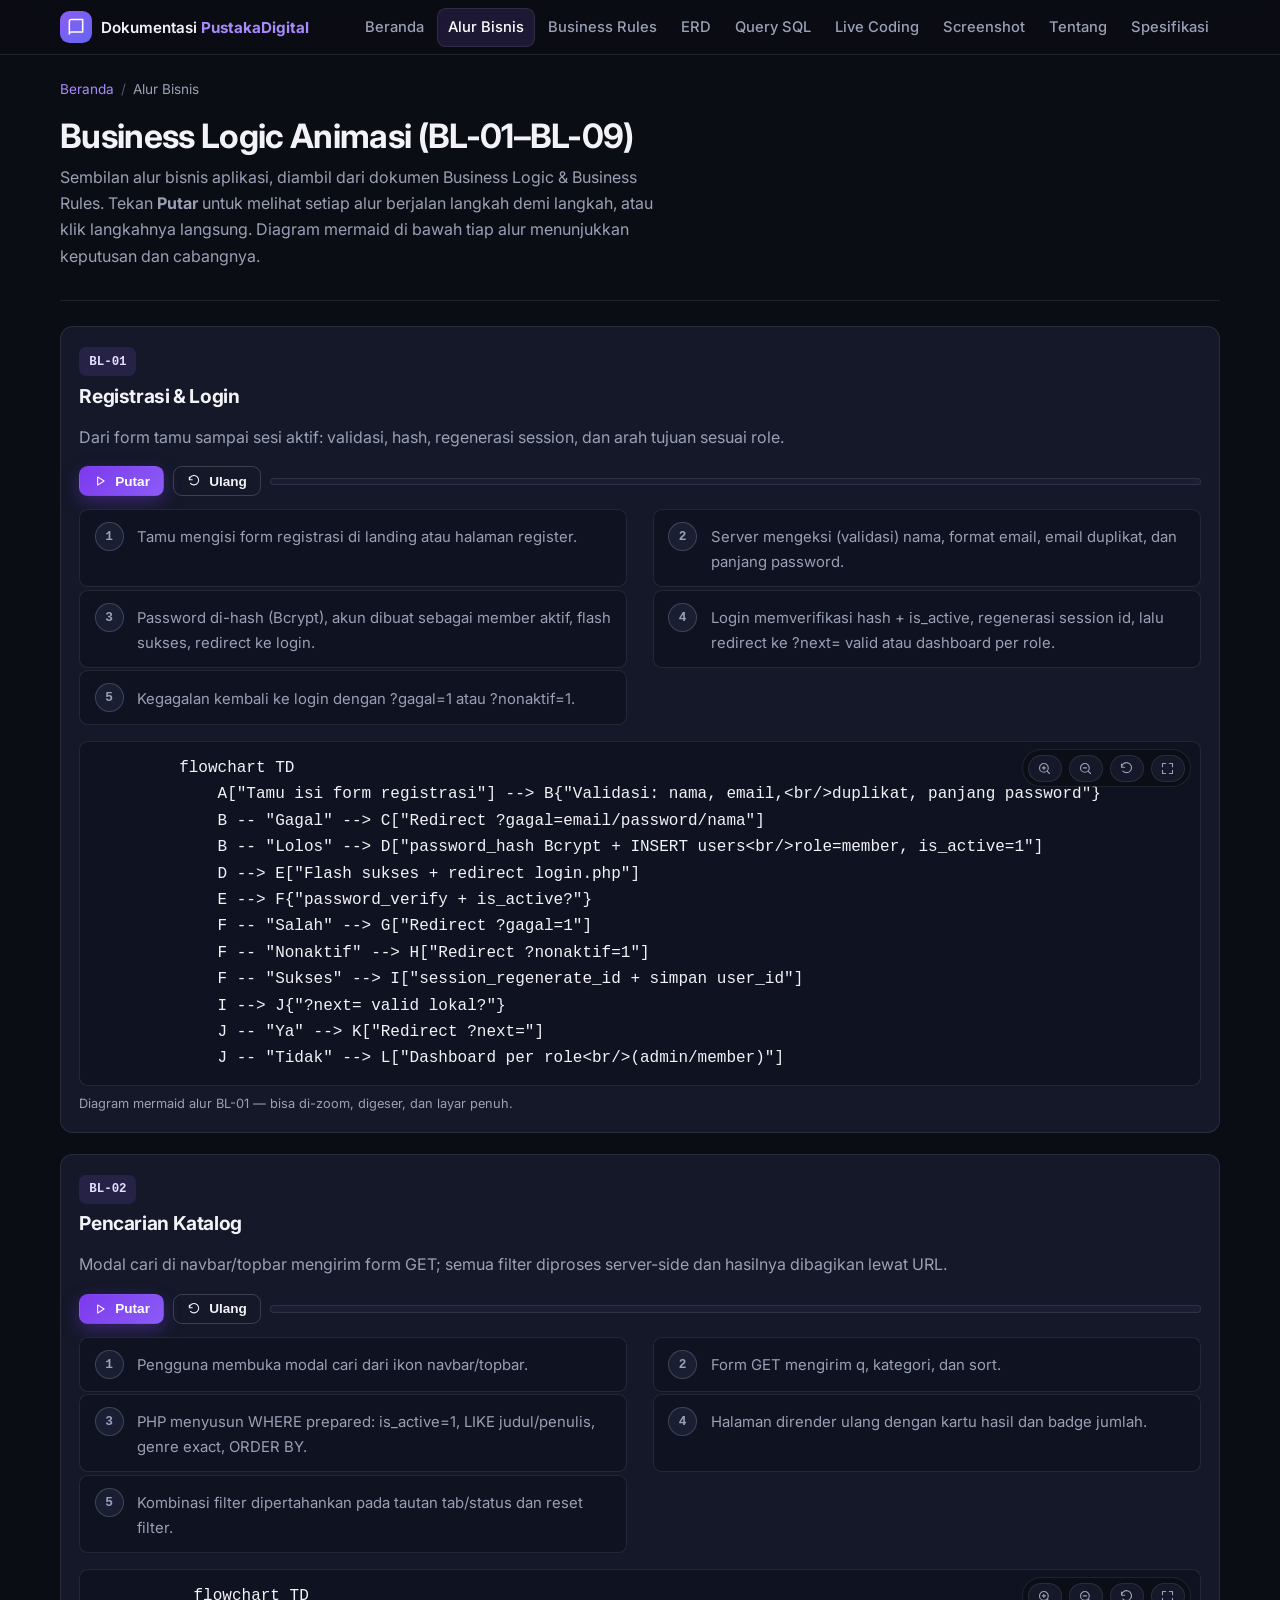
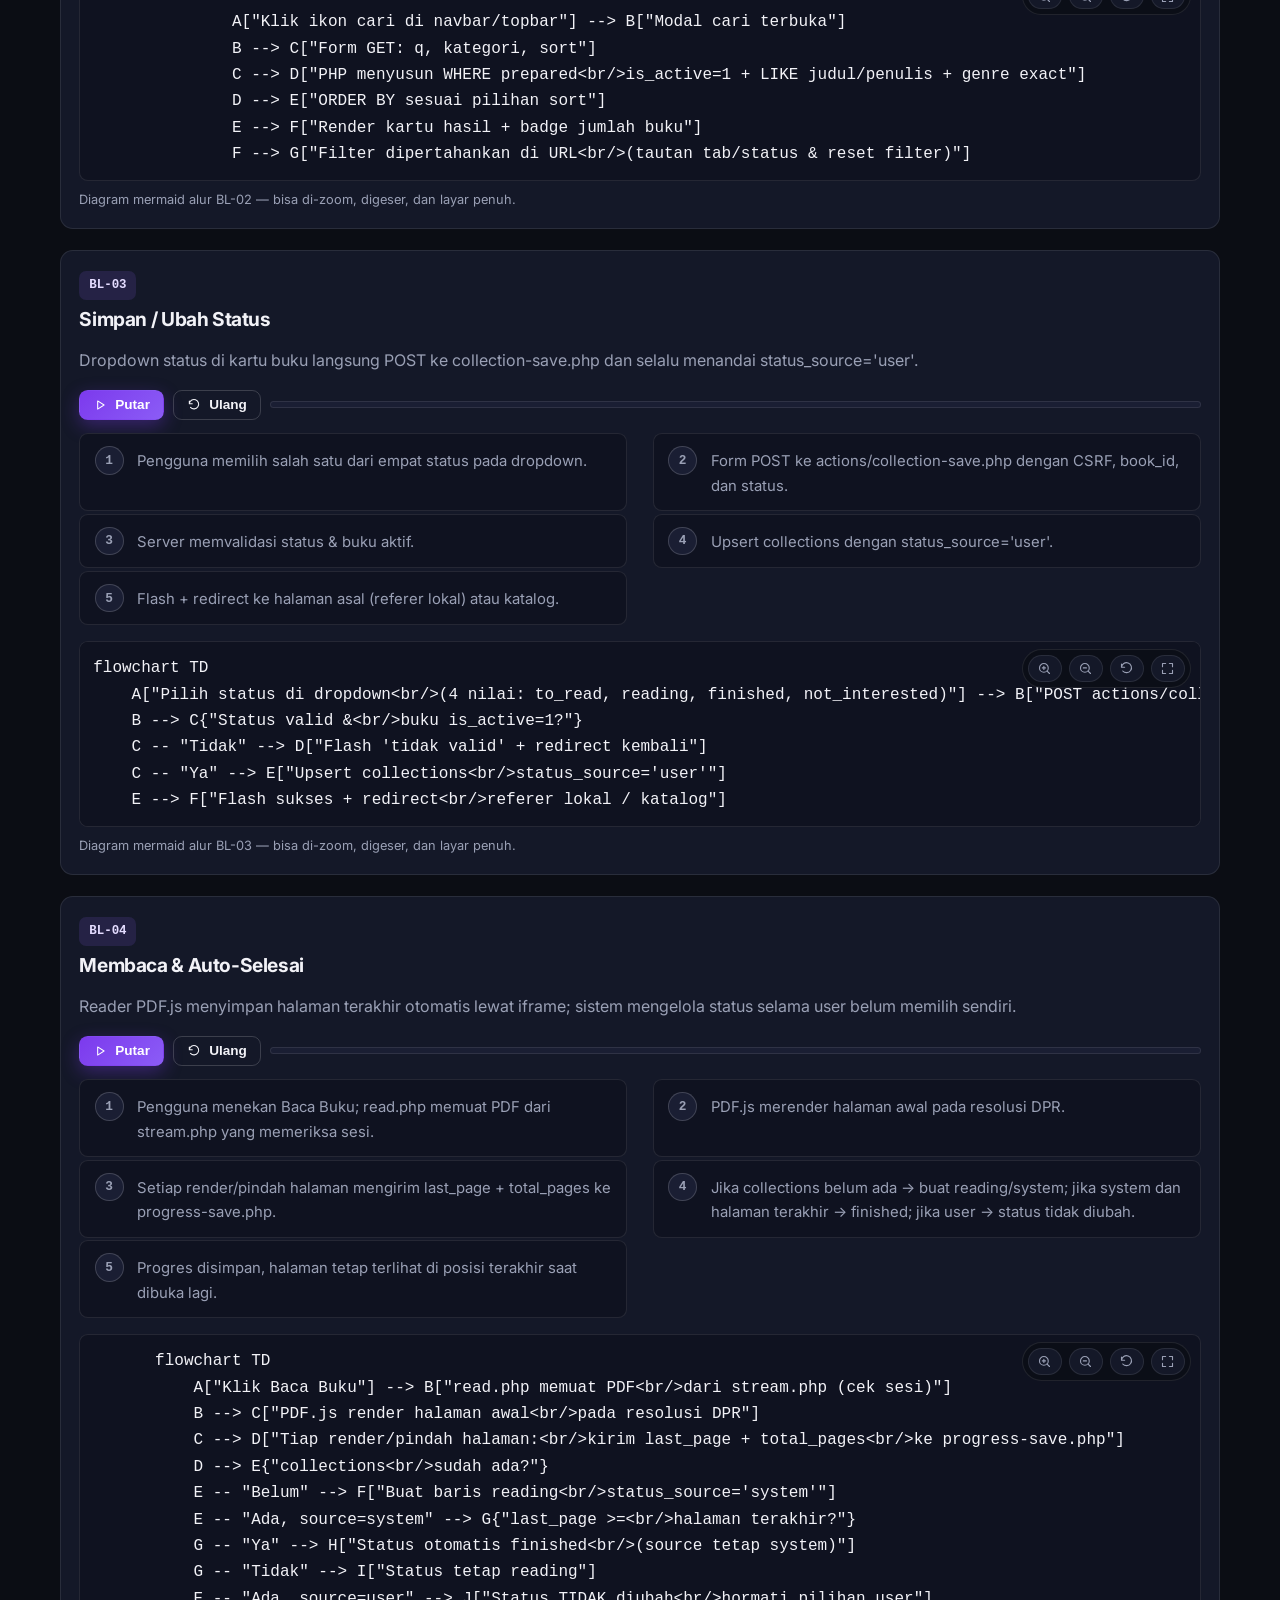
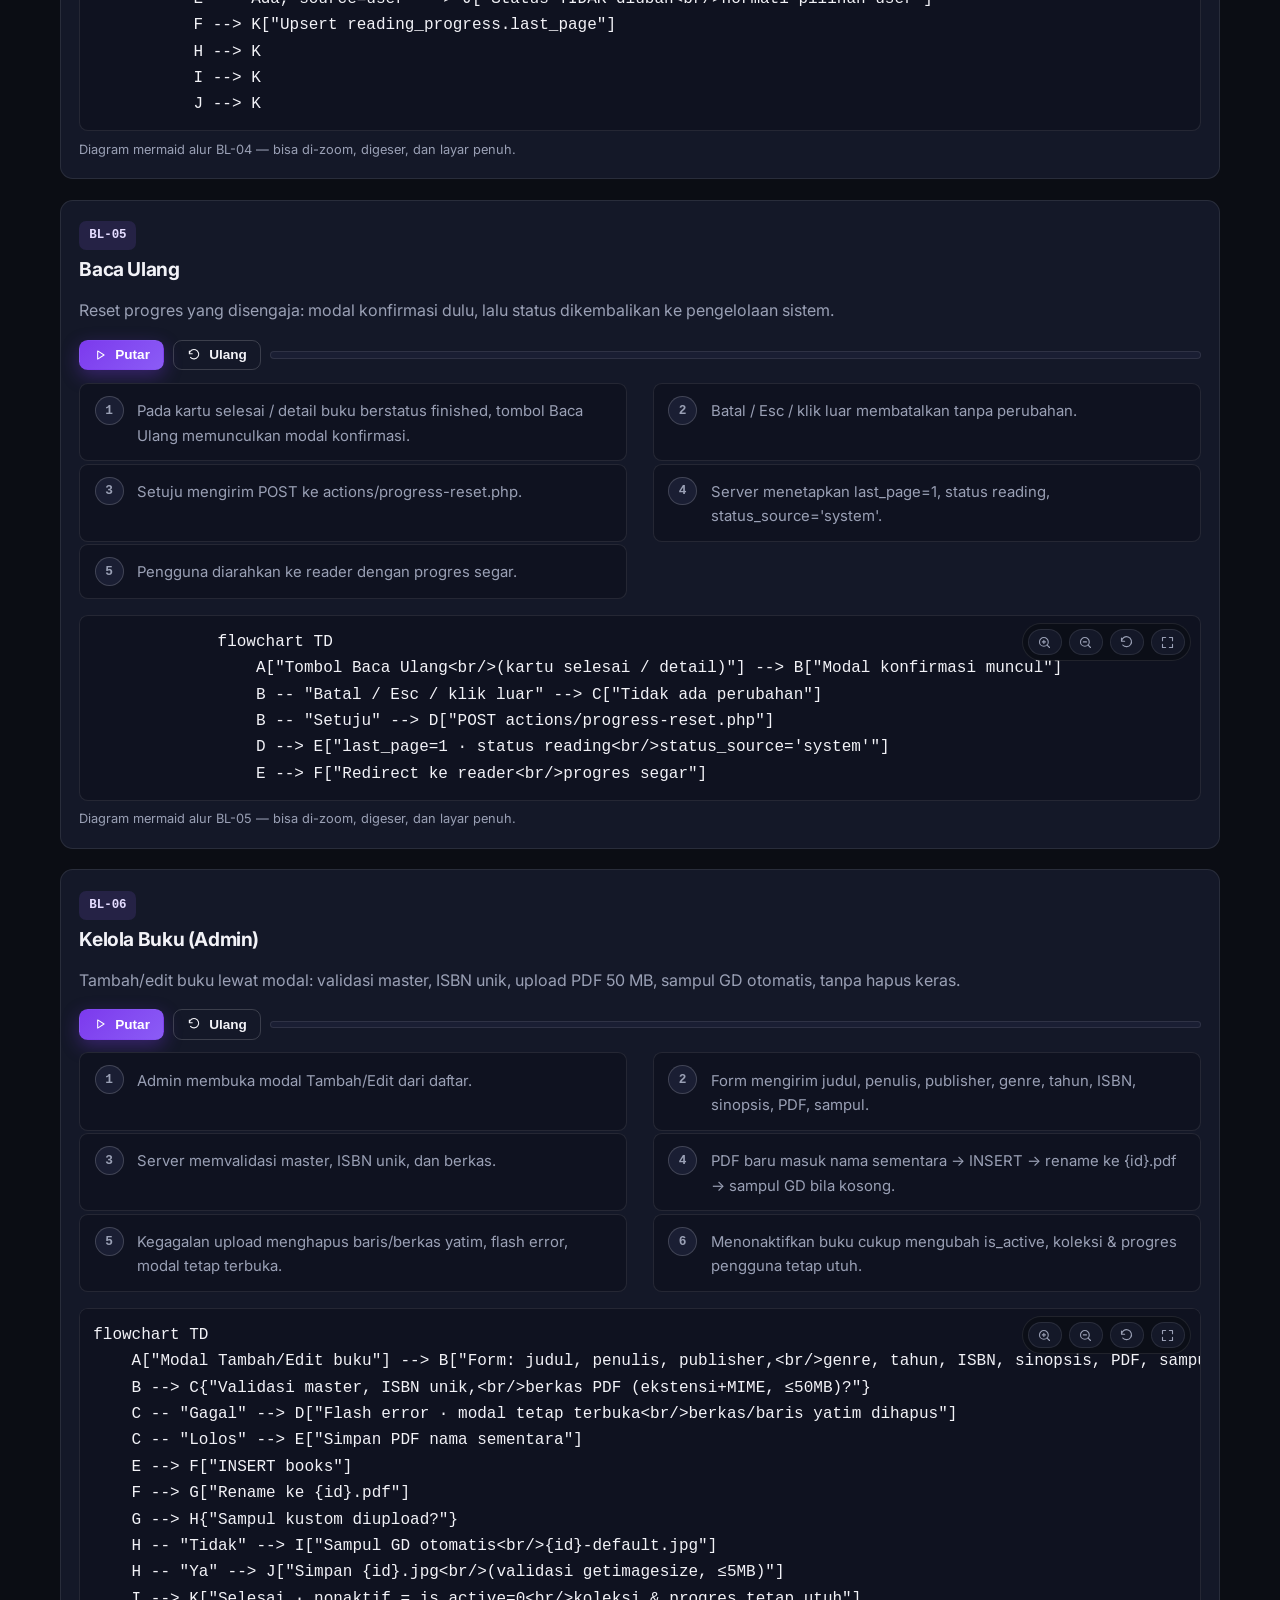
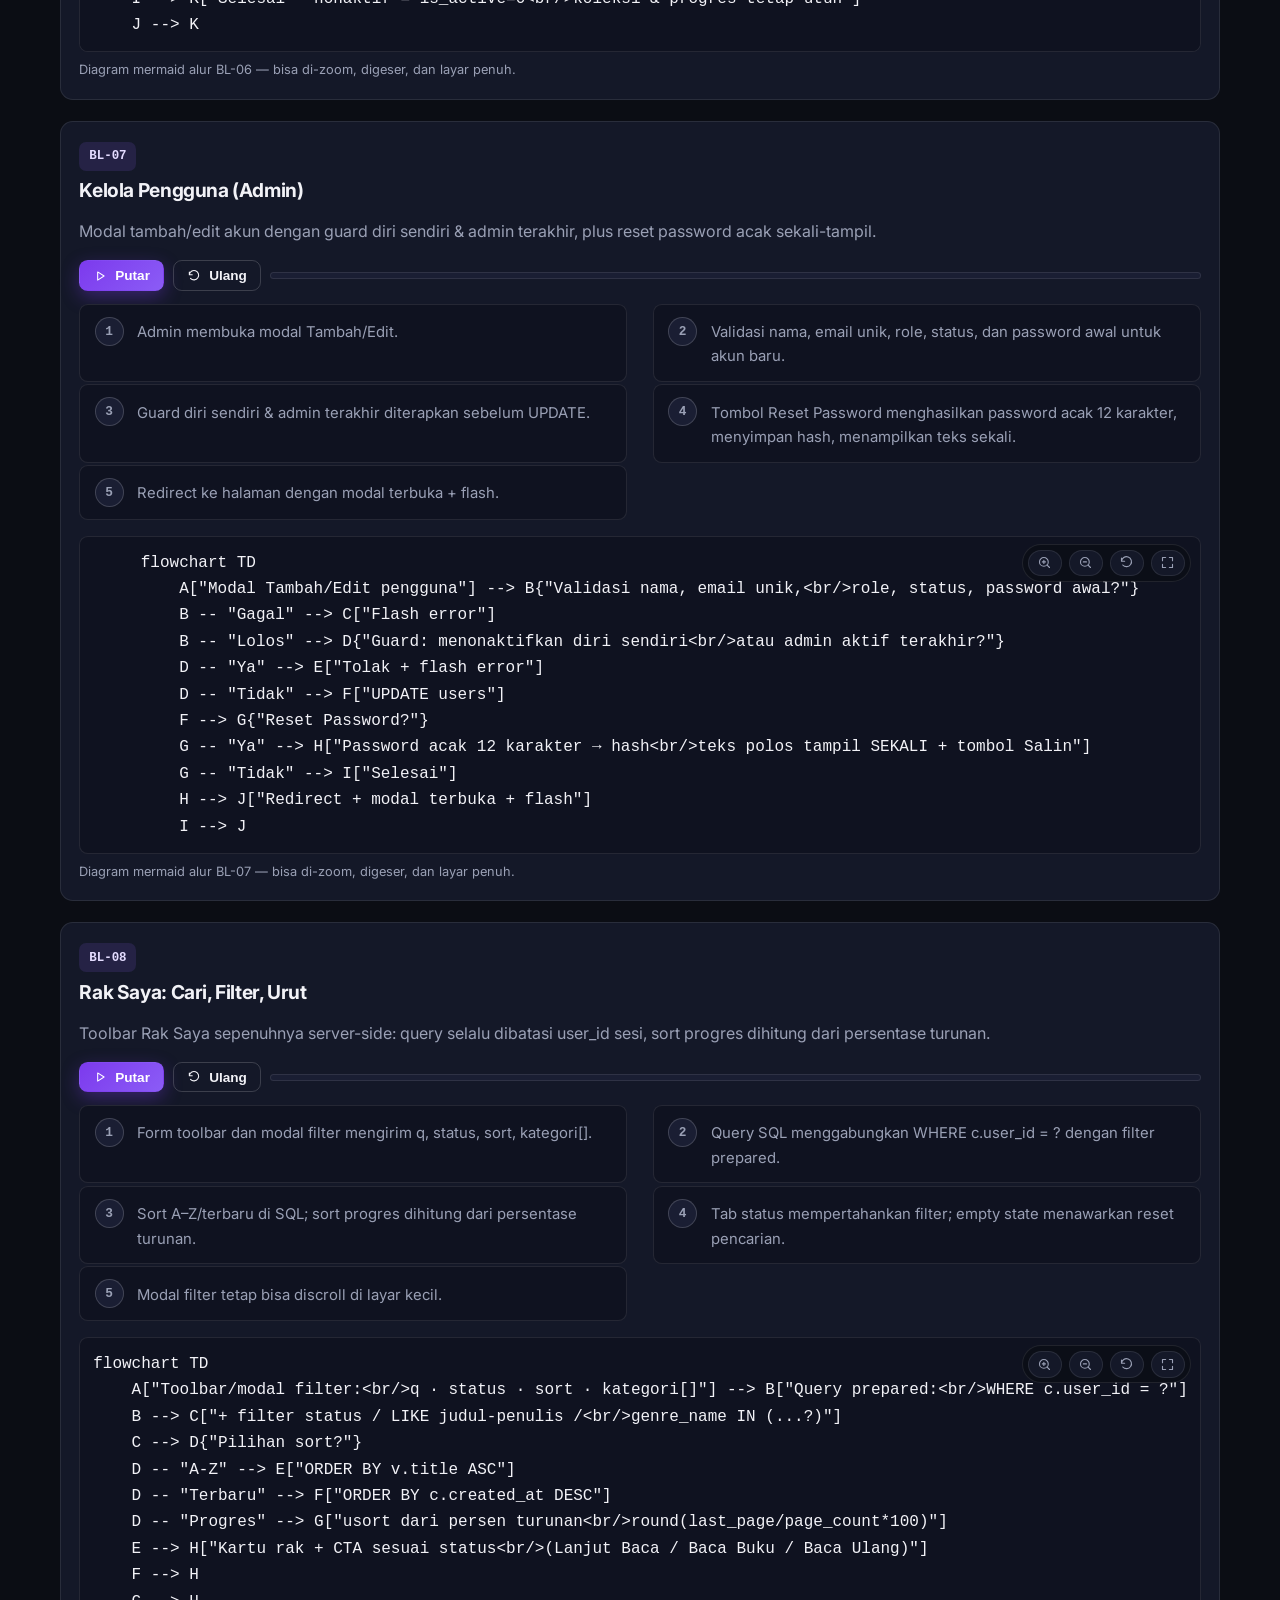
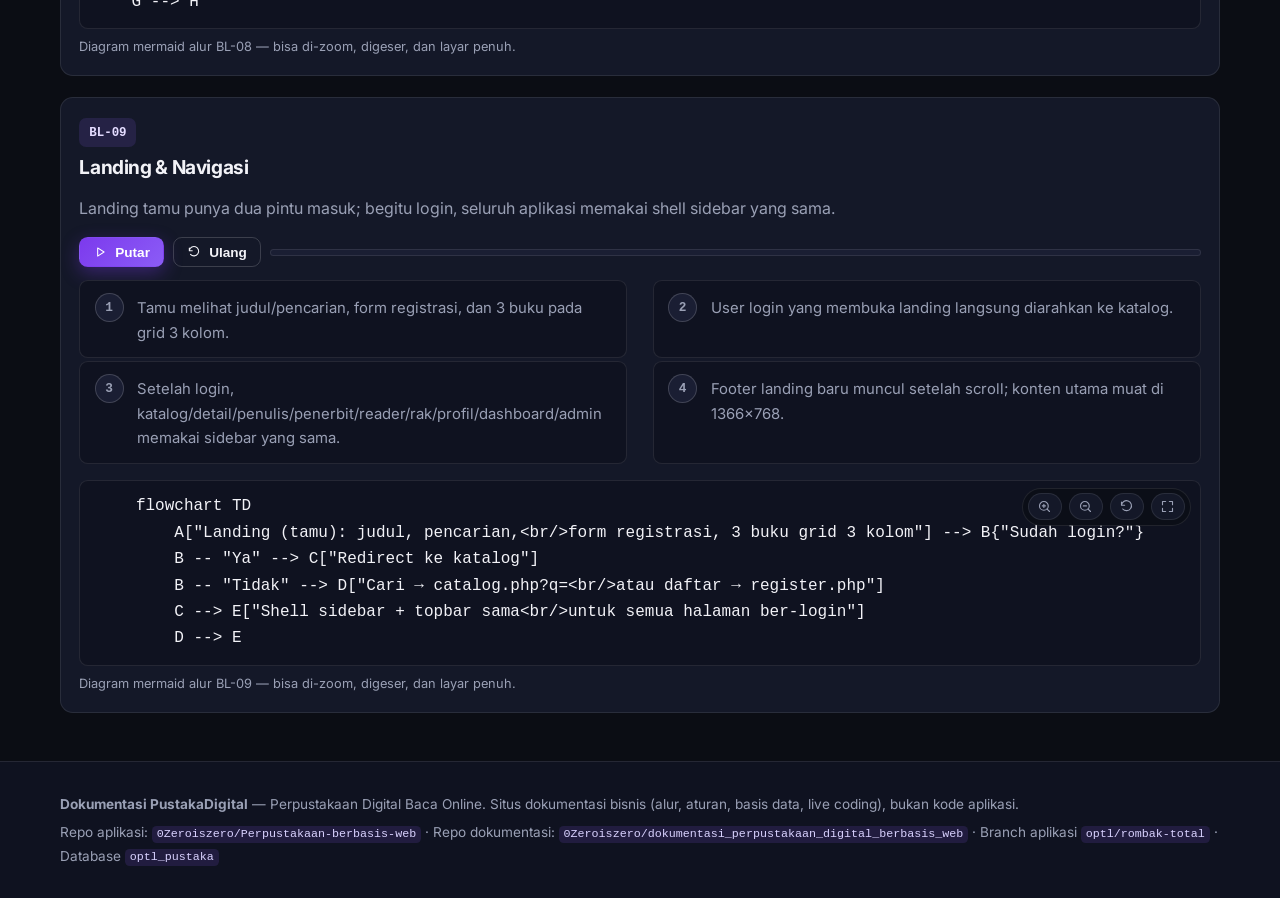
==== alur-bisnis.html @ fd7aaf39 "test chunk 202868 bytes" ====
<!doctype html>
<html lang="id">
<head>
<meta charset="utf-8">
<meta name="viewport" content="width=device-width, initial-scale=1">
<title>Alur Bisnis — Dokumentasi PustakaDigital</title>
<meta name="description" content="Animasi alur bisnis &amp; business logic PustakaDigital: registrasi/login, pencarian, status rak, auto-selesai, baca ulang, kelola buku/pengguna, rak saya, navigasi.">
<link rel="preconnect" href="https://fonts.googleapis.com">
<link rel="preconnect" href="https://fonts.gstatic.com" crossorigin>
<link rel="stylesheet" href="https://fonts.googleapis.com/css2?family=Inter:wght@400;500;600;700;800&display=swap">
<link rel="stylesheet" href="assets/style.css">
</head>
<body>
<a class="skip" href="#main">Lewati ke konten</a>
<header class="topbar">
  <div class="wrap bar">
    <a class="brand" href="index.html">
      <span class="brand-ic"><svg viewBox="0 0 24 24" width="20" height="20" fill="none" stroke="currentColor" stroke-width="1.8" stroke-linecap="round" stroke-linejoin="round" aria-hidden="true"><path d="M4 5.5A2.5 2.5 0 0 1 6.5 3H20v15H6.5A2.5 2.5 0 0 0 4 20.5zM20 18H6.5A2.5 2.5 0 0 0 4 20.5"/></svg></span>
      <span class="brand-tx">Dokumentasi <b>PustakaDigital</b></span>
    </a>
    <nav class="nav" id="nav" aria-label="Navigasi utama"><a href="index.html">Beranda</a><a href="alur-bisnis.html" aria-current="page">Alur Bisnis</a><a href="business-rules.html">Business Rules</a><a href="erd.html">ERD</a><a href="sql.html">Query SQL</a><a href="live-coding.html">Live Coding</a><a href="screenshots.html">Screenshot</a><a href="tentang.html">Tentang</a><a href="spesifikasi.html">Spesifikasi</a></nav>
    <button class="icon-btn nav-btn" id="navBtn" aria-expanded="false" aria-controls="nav" aria-label="Buka menu"><svg viewBox="0 0 24 24" width="18" height="18" fill="none" stroke="currentColor" stroke-width="1.8" stroke-linecap="round" stroke-linejoin="round" aria-hidden="true"><path d="M4 7h16M4 12h16M4 17h16"/></svg></button>
  </div>
</header>
<main id="main" class="wrap">
<nav class="crumbs" aria-label="Posisi"><a href="index.html">Beranda</a><span class="sep">/</span><span>Alur Bisnis</span></nav><header class="page-head"><h1>Business Logic Animasi (BL-01–BL-09)</h1><p class="lead">Sembilan alur bisnis aplikasi, diambil dari dokumen Business Logic &amp; Business Rules. Tekan <b>Putar</b> untuk melihat setiap alur berjalan langkah demi langkah, atau klik langkahnya langsung. Diagram mermaid di bawah tiap alur menunjukkan keputusan dan cabangnya.</p></header>
<section class="flow card pad" id="bl-01">
  <div class="flow-head">
    <span class="badge">BL-01</span>
    <h2>Registrasi & Login</h2>
    <p class="muted">Dari form tamu sampai sesi aktif: validasi, hash, regenerasi session, dan arah tujuan sesuai role.</p>
  </div>
  <div class="flow-player" data-flow="bl-01">
    <div class="flow-ctrl">
      <button class="btn btn-primary btn-sm f-play"><svg viewBox="0 0 24 24" width="14" height="14" fill="none" stroke="currentColor" stroke-width="1.8" stroke-linecap="round" stroke-linejoin="round" aria-hidden="true"><path d="m8 5 11 7-11 7z"/></svg><span>Putar</span></button>
      <button class="btn btn-outline btn-sm f-reset"><svg viewBox="0 0 24 24" width="14" height="14" fill="none" stroke="currentColor" stroke-width="1.8" stroke-linecap="round" stroke-linejoin="round" aria-hidden="true"><path d="M4 10a8 8 0 1 1 2 6M4 10V5m0 5h5"/></svg> Ulang</button>
      <div class="f-progress"><div class="f-bar"></div></div>
    </div>
    <ol class="flow-steps"><li class="step"><span class="step-num">1</span><span class="step-tx">Tamu mengisi form registrasi di landing atau halaman register.</span><span class="step-ok"><svg viewBox="0 0 24 24" width="14" height="14" fill="none" stroke="currentColor" stroke-width="1.8" stroke-linecap="round" stroke-linejoin="round" aria-hidden="true"><path d="m5 12.5 4.5 4.5L19 7.5"/></svg></span></li><li class="step"><span class="step-num">2</span><span class="step-tx">Server mengeksi (validasi) nama, format email, email duplikat, dan panjang password.</span><span class="step-ok"><svg viewBox="0 0 24 24" width="14" height="14" fill="none" stroke="currentColor" stroke-width="1.8" stroke-linecap="round" stroke-linejoin="round" aria-hidden="true"><path d="m5 12.5 4.5 4.5L19 7.5"/></svg></span></li><li class="step"><span class="step-num">3</span><span class="step-tx">Password di-hash (Bcrypt), akun dibuat sebagai member aktif, flash sukses, redirect ke login.</span><span class="step-ok"><svg viewBox="0 0 24 24" width="14" height="14" fill="none" stroke="currentColor" stroke-width="1.8" stroke-linecap="round" stroke-linejoin="round" aria-hidden="true"><path d="m5 12.5 4.5 4.5L19 7.5"/></svg></span></li><li class="step"><span class="step-num">4</span><span class="step-tx">Login memverifikasi hash + is_active, regenerasi session id, lalu redirect ke ?next= valid atau dashboard per role.</span><span class="step-ok"><svg viewBox="0 0 24 24" width="14" height="14" fill="none" stroke="currentColor" stroke-width="1.8" stroke-linecap="round" stroke-linejoin="round" aria-hidden="true"><path d="m5 12.5 4.5 4.5L19 7.5"/></svg></span></li><li class="step"><span class="step-num">5</span><span class="step-tx">Kegagalan kembali ke login dengan ?gagal=1 atau ?nonaktif=1.</span><span class="step-ok"><svg viewBox="0 0 24 24" width="14" height="14" fill="none" stroke="currentColor" stroke-width="1.8" stroke-linecap="round" stroke-linejoin="round" aria-hidden="true"><path d="m5 12.5 4.5 4.5L19 7.5"/></svg></span></li></ol>
  </div>
  <figure class="diag"><div class="diag-tools"><button class="chip d-zoom" data-step="1" aria-label="Perbesar"><svg viewBox="0 0 24 24" width="15" height="15" fill="none" stroke="currentColor" stroke-width="1.8" stroke-linecap="round" stroke-linejoin="round" aria-hidden="true"><path d="M11 4a7 7 0 1 0 0 14 7 7 0 0 0 0-14zM20 20l-4.2-4.2M8.5 11h5M11 8.5v5"/></svg></button><button class="chip d-zoom" data-step="-1" aria-label="Perkecil"><svg viewBox="0 0 24 24" width="15" height="15" fill="none" stroke="currentColor" stroke-width="1.8" stroke-linecap="round" stroke-linejoin="round" aria-hidden="true"><path d="M11 4a7 7 0 1 0 0 14 7 7 0 0 0 0-14zM20 20l-4.2-4.2M8.5 11h5"/></svg></button><button class="chip d-reset" aria-label="Reset tampilan"><svg viewBox="0 0 24 24" width="15" height="15" fill="none" stroke="currentColor" stroke-width="1.8" stroke-linecap="round" stroke-linejoin="round" aria-hidden="true"><path d="M4 10a8 8 0 1 1 2 6M4 10V5m0 5h5"/></svg></button><button class="chip d-full" aria-label="Layar penuh"><svg viewBox="0 0 24 24" width="15" height="15" fill="none" stroke="currentColor" stroke-width="1.8" stroke-linecap="round" stroke-linejoin="round" aria-hidden="true"><path d="M4 9V4h5M20 9V4h-5M4 15v5h5M20 15v5h-5"/></svg></button></div><div class="diag-scroll"><div class="diag-inner"><pre class="mermaid">flowchart TD
    A[&quot;Tamu isi form registrasi&quot;] --&gt; B{&quot;Validasi: nama, email,&lt;br/&gt;duplikat, panjang password&quot;}
    B -- &quot;Gagal&quot; --&gt; C[&quot;Redirect ?gagal=email/password/nama&quot;]
    B -- &quot;Lolos&quot; --&gt; D[&quot;password_hash Bcrypt + INSERT users&lt;br/&gt;role=member, is_active=1&quot;]
    D --&gt; E[&quot;Flash sukses + redirect login.php&quot;]
    E --&gt; F{&quot;password_verify + is_active?&quot;}
    F -- &quot;Salah&quot; --&gt; G[&quot;Redirect ?gagal=1&quot;]
    F -- &quot;Nonaktif&quot; --&gt; H[&quot;Redirect ?nonaktif=1&quot;]
    F -- &quot;Sukses&quot; --&gt; I[&quot;session_regenerate_id + simpan user_id&quot;]
    I --&gt; J{&quot;?next= valid lokal?&quot;}
    J -- &quot;Ya&quot; --&gt; K[&quot;Redirect ?next=&quot;]
    J -- &quot;Tidak&quot; --&gt; L[&quot;Dashboard per role&lt;br/&gt;(admin/member)&quot;]</pre></div></div><figcaption class="muted">Diagram mermaid alur BL-01 — bisa di-zoom, digeser, dan layar penuh.</figcaption></figure>
</section>
<section class="flow card pad" id="bl-02">
  <div class="flow-head">
    <span class="badge">BL-02</span>
    <h2>Pencarian Katalog</h2>
    <p class="muted">Modal cari di navbar/topbar mengirim form GET; semua filter diproses server-side dan hasilnya dibagikan lewat URL.</p>
  </div>
  <div class="flow-player" data-flow="bl-02">
    <div class="flow-ctrl">
      <button class="btn btn-primary btn-sm f-play"><svg viewBox="0 0 24 24" width="14" height="14" fill="none" stroke="currentColor" stroke-width="1.8" stroke-linecap="round" stroke-linejoin="round" aria-hidden="true"><path d="m8 5 11 7-11 7z"/></svg><span>Putar</span></button>
      <button class="btn btn-outline btn-sm f-reset"><svg viewBox="0 0 24 24" width="14" height="14" fill="none" stroke="currentColor" stroke-width="1.8" stroke-linecap="round" stroke-linejoin="round" aria-hidden="true"><path d="M4 10a8 8 0 1 1 2 6M4 10V5m0 5h5"/></svg> Ulang</button>
      <div class="f-progress"><div class="f-bar"></div></div>
    </div>
    <ol class="flow-steps"><li class="step"><span class="step-num">1</span><span class="step-tx">Pengguna membuka modal cari dari ikon navbar/topbar.</span><span class="step-ok"><svg viewBox="0 0 24 24" width="14" height="14" fill="none" stroke="currentColor" stroke-width="1.8" stroke-linecap="round" stroke-linejoin="round" aria-hidden="true"><path d="m5 12.5 4.5 4.5L19 7.5"/></svg></span></li><li class="step"><span class="step-num">2</span><span class="step-tx">Form GET mengirim q, kategori, dan sort.</span><span class="step-ok"><svg viewBox="0 0 24 24" width="14" height="14" fill="none" stroke="currentColor" stroke-width="1.8" stroke-linecap="round" stroke-linejoin="round" aria-hidden="true"><path d="m5 12.5 4.5 4.5L19 7.5"/></svg></span></li><li class="step"><span class="step-num">3</span><span class="step-tx">PHP menyusun WHERE prepared: is_active=1, LIKE judul/penulis, genre exact, ORDER BY.</span><span class="step-ok"><svg viewBox="0 0 24 24" width="14" height="14" fill="none" stroke="currentColor" stroke-width="1.8" stroke-linecap="round" stroke-linejoin="round" aria-hidden="true"><path d="m5 12.5 4.5 4.5L19 7.5"/></svg></span></li><li class="step"><span class="step-num">4</span><span class="step-tx">Halaman dirender ulang dengan kartu hasil dan badge jumlah.</span><span class="step-ok"><svg viewBox="0 0 24 24" width="14" height="14" fill="none" stroke="currentColor" stroke-width="1.8" stroke-linecap="round" stroke-linejoin="round" aria-hidden="true"><path d="m5 12.5 4.5 4.5L19 7.5"/></svg></span></li><li class="step"><span class="step-num">5</span><span class="step-tx">Kombinasi filter dipertahankan pada tautan tab/status dan reset filter.</span><span class="step-ok"><svg viewBox="0 0 24 24" width="14" height="14" fill="none" stroke="currentColor" stroke-width="1.8" stroke-linecap="round" stroke-linejoin="round" aria-hidden="true"><path d="m5 12.5 4.5 4.5L19 7.5"/></svg></span></li></ol>
  </div>
  <figure class="diag"><div class="diag-tools"><button class="chip d-zoom" data-step="1" aria-label="Perbesar"><svg viewBox="0 0 24 24" width="15" height="15" fill="none" stroke="currentColor" stroke-width="1.8" stroke-linecap="round" stroke-linejoin="round" aria-hidden="true"><path d="M11 4a7 7 0 1 0 0 14 7 7 0 0 0 0-14zM20 20l-4.2-4.2M8.5 11h5M11 8.5v5"/></svg></button><button class="chip d-zoom" data-step="-1" aria-label="Perkecil"><svg viewBox="0 0 24 24" width="15" height="15" fill="none" stroke="currentColor" stroke-width="1.8" stroke-linecap="round" stroke-linejoin="round" aria-hidden="true"><path d="M11 4a7 7 0 1 0 0 14 7 7 0 0 0 0-14zM20 20l-4.2-4.2M8.5 11h5"/></svg></button><button class="chip d-reset" aria-label="Reset tampilan"><svg viewBox="0 0 24 24" width="15" height="15" fill="none" stroke="currentColor" stroke-width="1.8" stroke-linecap="round" stroke-linejoin="round" aria-hidden="true"><path d="M4 10a8 8 0 1 1 2 6M4 10V5m0 5h5"/></svg></button><button class="chip d-full" aria-label="Layar penuh"><svg viewBox="0 0 24 24" width="15" height="15" fill="none" stroke="currentColor" stroke-width="1.8" stroke-linecap="round" stroke-linejoin="round" aria-hidden="true"><path d="M4 9V4h5M20 9V4h-5M4 15v5h5M20 15v5h-5"/></svg></button></div><div class="diag-scroll"><div class="diag-inner"><pre class="mermaid">flowchart TD
    A[&quot;Klik ikon cari di navbar/topbar&quot;] --&gt; B[&quot;Modal cari terbuka&quot;]
    B --&gt; C[&quot;Form GET: q, kategori, sort&quot;]
    C --&gt; D[&quot;PHP menyusun WHERE prepared&lt;br/&gt;is_active=1 + LIKE judul/penulis + genre exact&quot;]
    D --&gt; E[&quot;ORDER BY sesuai pilihan sort&quot;]
    E --&gt; F[&quot;Render kartu hasil + badge jumlah buku&quot;]
    F --&gt; G[&quot;Filter dipertahankan di URL&lt;br/&gt;(tautan tab/status &amp; reset filter)&quot;]</pre></div></div><figcaption class="muted">Diagram mermaid alur BL-02 — bisa di-zoom, digeser, dan layar penuh.</figcaption></figure>
</section>
<section class="flow card pad" id="bl-03">
  <div class="flow-head">
    <span class="badge">BL-03</span>
    <h2>Simpan / Ubah Status</h2>
    <p class="muted">Dropdown status di kartu buku langsung POST ke collection-save.php dan selalu menandai status_source='user'.</p>
  </div>
  <div class="flow-player" data-flow="bl-03">
    <div class="flow-ctrl">
      <button class="btn btn-primary btn-sm f-play"><svg viewBox="0 0 24 24" width="14" height="14" fill="none" stroke="currentColor" stroke-width="1.8" stroke-linecap="round" stroke-linejoin="round" aria-hidden="true"><path d="m8 5 11 7-11 7z"/></svg><span>Putar</span></button>
      <button class="btn btn-outline btn-sm f-reset"><svg viewBox="0 0 24 24" width="14" height="14" fill="none" stroke="currentColor" stroke-width="1.8" stroke-linecap="round" stroke-linejoin="round" aria-hidden="true"><path d="M4 10a8 8 0 1 1 2 6M4 10V5m0 5h5"/></svg> Ulang</button>
      <div class="f-progress"><div class="f-bar"></div></div>
    </div>
    <ol class="flow-steps"><li class="step"><span class="step-num">1</span><span class="step-tx">Pengguna memilih salah satu dari empat status pada dropdown.</span><span class="step-ok"><svg viewBox="0 0 24 24" width="14" height="14" fill="none" stroke="currentColor" stroke-width="1.8" stroke-linecap="round" stroke-linejoin="round" aria-hidden="true"><path d="m5 12.5 4.5 4.5L19 7.5"/></svg></span></li><li class="step"><span class="step-num">2</span><span class="step-tx">Form POST ke actions/collection-save.php dengan CSRF, book_id, dan status.</span><span class="step-ok"><svg viewBox="0 0 24 24" width="14" height="14" fill="none" stroke="currentColor" stroke-width="1.8" stroke-linecap="round" stroke-linejoin="round" aria-hidden="true"><path d="m5 12.5 4.5 4.5L19 7.5"/></svg></span></li><li class="step"><span class="step-num">3</span><span class="step-tx">Server memvalidasi status & buku aktif.</span><span class="step-ok"><svg viewBox="0 0 24 24" width="14" height="14" fill="none" stroke="currentColor" stroke-width="1.8" stroke-linecap="round" stroke-linejoin="round" aria-hidden="true"><path d="m5 12.5 4.5 4.5L19 7.5"/></svg></span></li><li class="step"><span class="step-num">4</span><span class="step-tx">Upsert collections dengan status_source='user'.</span><span class="step-ok"><svg viewBox="0 0 24 24" width="14" height="14" fill="none" stroke="currentColor" stroke-width="1.8" stroke-linecap="round" stroke-linejoin="round" aria-hidden="true"><path d="m5 12.5 4.5 4.5L19 7.5"/></svg></span></li><li class="step"><span class="step-num">5</span><span class="step-tx">Flash + redirect ke halaman asal (referer lokal) atau katalog.</span><span class="step-ok"><svg viewBox="0 0 24 24" width="14" height="14" fill="none" stroke="currentColor" stroke-width="1.8" stroke-linecap="round" stroke-linejoin="round" aria-hidden="true"><path d="m5 12.5 4.5 4.5L19 7.5"/></svg></span></li></ol>
  </div>
  <figure class="diag"><div class="diag-tools"><button class="chip d-zoom" data-step="1" aria-label="Perbesar"><svg viewBox="0 0 24 24" width="15" height="15" fill="none" stroke="currentColor" stroke-width="1.8" stroke-linecap="round" stroke-linejoin="round" aria-hidden="true"><path d="M11 4a7 7 0 1 0 0 14 7 7 0 0 0 0-14zM20 20l-4.2-4.2M8.5 11h5M11 8.5v5"/></svg></button><button class="chip d-zoom" data-step="-1" aria-label="Perkecil"><svg viewBox="0 0 24 24" width="15" height="15" fill="none" stroke="currentColor" stroke-width="1.8" stroke-linecap="round" stroke-linejoin="round" aria-hidden="true"><path d="M11 4a7 7 0 1 0 0 14 7 7 0 0 0 0-14zM20 20l-4.2-4.2M8.5 11h5"/></svg></button><button class="chip d-reset" aria-label="Reset tampilan"><svg viewBox="0 0 24 24" width="15" height="15" fill="none" stroke="currentColor" stroke-width="1.8" stroke-linecap="round" stroke-linejoin="round" aria-hidden="true"><path d="M4 10a8 8 0 1 1 2 6M4 10V5m0 5h5"/></svg></button><button class="chip d-full" aria-label="Layar penuh"><svg viewBox="0 0 24 24" width="15" height="15" fill="none" stroke="currentColor" stroke-width="1.8" stroke-linecap="round" stroke-linejoin="round" aria-hidden="true"><path d="M4 9V4h5M20 9V4h-5M4 15v5h5M20 15v5h-5"/></svg></button></div><div class="diag-scroll"><div class="diag-inner"><pre class="mermaid">flowchart TD
    A[&quot;Pilih status di dropdown&lt;br/&gt;(4 nilai: to_read, reading, finished, not_interested)&quot;] --&gt; B[&quot;POST actions/collection-save.php&lt;br/&gt;(csrf, book_id, status)&quot;]
    B --&gt; C{&quot;Status valid &amp;&lt;br/&gt;buku is_active=1?&quot;}
    C -- &quot;Tidak&quot; --&gt; D[&quot;Flash &#x27;tidak valid&#x27; + redirect kembali&quot;]
    C -- &quot;Ya&quot; --&gt; E[&quot;Upsert collections&lt;br/&gt;status_source=&#x27;user&#x27;&quot;]
    E --&gt; F[&quot;Flash sukses + redirect&lt;br/&gt;referer lokal / katalog&quot;]</pre></div></div><figcaption class="muted">Diagram mermaid alur BL-03 — bisa di-zoom, digeser, dan layar penuh.</figcaption></figure>
</section>
<section class="flow card pad" id="bl-04">
  <div class="flow-head">
    <span class="badge">BL-04</span>
    <h2>Membaca & Auto-Selesai</h2>
    <p class="muted">Reader PDF.js menyimpan halaman terakhir otomatis lewat iframe; sistem mengelola status selama user belum memilih sendiri.</p>
  </div>
  <div class="flow-player" data-flow="bl-04">
    <div class="flow-ctrl">
      <button class="btn btn-primary btn-sm f-play"><svg viewBox="0 0 24 24" width="14" height="14" fill="none" stroke="currentColor" stroke-width="1.8" stroke-linecap="round" stroke-linejoin="round" aria-hidden="true"><path d="m8 5 11 7-11 7z"/></svg><span>Putar</span></button>
      <button class="btn btn-outline btn-sm f-reset"><svg viewBox="0 0 24 24" width="14" height="14" fill="none" stroke="currentColor" stroke-width="1.8" stroke-linecap="round" stroke-linejoin="round" aria-hidden="true"><path d="M4 10a8 8 0 1 1 2 6M4 10V5m0 5h5"/></svg> Ulang</button>
      <div class="f-progress"><div class="f-bar"></div></div>
    </div>
    <ol class="flow-steps"><li class="step"><span class="step-num">1</span><span class="step-tx">Pengguna menekan Baca Buku; read.php memuat PDF dari stream.php yang memeriksa sesi.</span><span class="step-ok"><svg viewBox="0 0 24 24" width="14" height="14" fill="none" stroke="currentColor" stroke-width="1.8" stroke-linecap="round" stroke-linejoin="round" aria-hidden="true"><path d="m5 12.5 4.5 4.5L19 7.5"/></svg></span></li><li class="step"><span class="step-num">2</span><span class="step-tx">PDF.js merender halaman awal pada resolusi DPR.</span><span class="step-ok"><svg viewBox="0 0 24 24" width="14" height="14" fill="none" stroke="currentColor" stroke-width="1.8" stroke-linecap="round" stroke-linejoin="round" aria-hidden="true"><path d="m5 12.5 4.5 4.5L19 7.5"/></svg></span></li><li class="step"><span class="step-num">3</span><span class="step-tx">Setiap render/pindah halaman mengirim last_page + total_pages ke progress-save.php.</span><span class="step-ok"><svg viewBox="0 0 24 24" width="14" height="14" fill="none" stroke="currentColor" stroke-width="1.8" stroke-linecap="round" stroke-linejoin="round" aria-hidden="true"><path d="m5 12.5 4.5 4.5L19 7.5"/></svg></span></li><li class="step"><span class="step-num">4</span><span class="step-tx">Jika collections belum ada → buat reading/system; jika system dan halaman terakhir → finished; jika user → status tidak diubah.</span><span class="step-ok"><svg viewBox="0 0 24 24" width="14" height="14" fill="none" stroke="currentColor" stroke-width="1.8" stroke-linecap="round" stroke-linejoin="round" aria-hidden="true"><path d="m5 12.5 4.5 4.5L19 7.5"/></svg></span></li><li class="step"><span class="step-num">5</span><span class="step-tx">Progres disimpan, halaman tetap terlihat di posisi terakhir saat dibuka lagi.</span><span class="step-ok"><svg viewBox="0 0 24 24" width="14" height="14" fill="none" stroke="currentColor" stroke-width="1.8" stroke-linecap="round" stroke-linejoin="round" aria-hidden="true"><path d="m5 12.5 4.5 4.5L19 7.5"/></svg></span></li></ol>
  </div>
  <figure class="diag"><div class="diag-tools"><button class="chip d-zoom" data-step="1" aria-label="Perbesar"><svg viewBox="0 0 24 24" width="15" height="15" fill="none" stroke="currentColor" stroke-width="1.8" stroke-linecap="round" stroke-linejoin="round" aria-hidden="true"><path d="M11 4a7 7 0 1 0 0 14 7 7 0 0 0 0-14zM20 20l-4.2-4.2M8.5 11h5M11 8.5v5"/></svg></button><button class="chip d-zoom" data-step="-1" aria-label="Perkecil"><svg viewBox="0 0 24 24" width="15" height="15" fill="none" stroke="currentColor" stroke-width="1.8" stroke-linecap="round" stroke-linejoin="round" aria-hidden="true"><path d="M11 4a7 7 0 1 0 0 14 7 7 0 0 0 0-14zM20 20l-4.2-4.2M8.5 11h5"/></svg></button><button class="chip d-reset" aria-label="Reset tampilan"><svg viewBox="0 0 24 24" width="15" height="15" fill="none" stroke="currentColor" stroke-width="1.8" stroke-linecap="round" stroke-linejoin="round" aria-hidden="true"><path d="M4 10a8 8 0 1 1 2 6M4 10V5m0 5h5"/></svg></button><button class="chip d-full" aria-label="Layar penuh"><svg viewBox="0 0 24 24" width="15" height="15" fill="none" stroke="currentColor" stroke-width="1.8" stroke-linecap="round" stroke-linejoin="round" aria-hidden="true"><path d="M4 9V4h5M20 9V4h-5M4 15v5h5M20 15v5h-5"/></svg></button></div><div class="diag-scroll"><div class="diag-inner"><pre class="mermaid">flowchart TD
    A[&quot;Klik Baca Buku&quot;] --&gt; B[&quot;read.php memuat PDF&lt;br/&gt;dari stream.php (cek sesi)&quot;]
    B --&gt; C[&quot;PDF.js render halaman awal&lt;br/&gt;pada resolusi DPR&quot;]
    C --&gt; D[&quot;Tiap render/pindah halaman:&lt;br/&gt;kirim last_page + total_pages&lt;br/&gt;ke progress-save.php&quot;]
    D --&gt; E{&quot;collections&lt;br/&gt;sudah ada?&quot;}
    E -- &quot;Belum&quot; --&gt; F[&quot;Buat baris reading&lt;br/&gt;status_source=&#x27;system&#x27;&quot;]
    E -- &quot;Ada, source=system&quot; --&gt; G{&quot;last_page &gt;=&lt;br/&gt;halaman terakhir?&quot;}
    G -- &quot;Ya&quot; --&gt; H[&quot;Status otomatis finished&lt;br/&gt;(source tetap system)&quot;]
    G -- &quot;Tidak&quot; --&gt; I[&quot;Status tetap reading&quot;]
    E -- &quot;Ada, source=user&quot; --&gt; J[&quot;Status TIDAK diubah&lt;br/&gt;hormati pilihan user&quot;]
    F --&gt; K[&quot;Upsert reading_progress.last_page&quot;]
    H --&gt; K
    I --&gt; K
    J --&gt; K</pre></div></div><figcaption class="muted">Diagram mermaid alur BL-04 — bisa di-zoom, digeser, dan layar penuh.</figcaption></figure>
</section>
<section class="flow card pad" id="bl-05">
  <div class="flow-head">
    <span class="badge">BL-05</span>
    <h2>Baca Ulang</h2>
    <p class="muted">Reset progres yang disengaja: modal konfirmasi dulu, lalu status dikembalikan ke pengelolaan sistem.</p>
  </div>
  <div class="flow-player" data-flow="bl-05">
    <div class="flow-ctrl">
      <button class="btn btn-primary btn-sm f-play"><svg viewBox="0 0 24 24" width="14" height="14" fill="none" stroke="currentColor" stroke-width="1.8" stroke-linecap="round" stroke-linejoin="round" aria-hidden="true"><path d="m8 5 11 7-11 7z"/></svg><span>Putar</span></button>
      <button class="btn btn-outline btn-sm f-reset"><svg viewBox="0 0 24 24" width="14" height="14" fill="none" stroke="currentColor" stroke-width="1.8" stroke-linecap="round" stroke-linejoin="round" aria-hidden="true"><path d="M4 10a8 8 0 1 1 2 6M4 10V5m0 5h5"/></svg> Ulang</button>
      <div class="f-progress"><div class="f-bar"></div></div>
    </div>
    <ol class="flow-steps"><li class="step"><span class="step-num">1</span><span class="step-tx">Pada kartu selesai / detail buku berstatus finished, tombol Baca Ulang memunculkan modal konfirmasi.</span><span class="step-ok"><svg viewBox="0 0 24 24" width="14" height="14" fill="none" stroke="currentColor" stroke-width="1.8" stroke-linecap="round" stroke-linejoin="round" aria-hidden="true"><path d="m5 12.5 4.5 4.5L19 7.5"/></svg></span></li><li class="step"><span class="step-num">2</span><span class="step-tx">Batal / Esc / klik luar membatalkan tanpa perubahan.</span><span class="step-ok"><svg viewBox="0 0 24 24" width="14" height="14" fill="none" stroke="currentColor" stroke-width="1.8" stroke-linecap="round" stroke-linejoin="round" aria-hidden="true"><path d="m5 12.5 4.5 4.5L19 7.5"/></svg></span></li><li class="step"><span class="step-num">3</span><span class="step-tx">Setuju mengirim POST ke actions/progress-reset.php.</span><span class="step-ok"><svg viewBox="0 0 24 24" width="14" height="14" fill="none" stroke="currentColor" stroke-width="1.8" stroke-linecap="round" stroke-linejoin="round" aria-hidden="true"><path d="m5 12.5 4.5 4.5L19 7.5"/></svg></span></li><li class="step"><span class="step-num">4</span><span class="step-tx">Server menetapkan last_page=1, status reading, status_source='system'.</span><span class="step-ok"><svg viewBox="0 0 24 24" width="14" height="14" fill="none" stroke="currentColor" stroke-width="1.8" stroke-linecap="round" stroke-linejoin="round" aria-hidden="true"><path d="m5 12.5 4.5 4.5L19 7.5"/></svg></span></li><li class="step"><span class="step-num">5</span><span class="step-tx">Pengguna diarahkan ke reader dengan progres segar.</span><span class="step-ok"><svg viewBox="0 0 24 24" width="14" height="14" fill="none" stroke="currentColor" stroke-width="1.8" stroke-linecap="round" stroke-linejoin="round" aria-hidden="true"><path d="m5 12.5 4.5 4.5L19 7.5"/></svg></span></li></ol>
  </div>
  <figure class="diag"><div class="diag-tools"><button class="chip d-zoom" data-step="1" aria-label="Perbesar"><svg viewBox="0 0 24 24" width="15" height="15" fill="none" stroke="currentColor" stroke-width="1.8" stroke-linecap="round" stroke-linejoin="round" aria-hidden="true"><path d="M11 4a7 7 0 1 0 0 14 7 7 0 0 0 0-14zM20 20l-4.2-4.2M8.5 11h5M11 8.5v5"/></svg></button><button class="chip d-zoom" data-step="-1" aria-label="Perkecil"><svg viewBox="0 0 24 24" width="15" height="15" fill="none" stroke="currentColor" stroke-width="1.8" stroke-linecap="round" stroke-linejoin="round" aria-hidden="true"><path d="M11 4a7 7 0 1 0 0 14 7 7 0 0 0 0-14zM20 20l-4.2-4.2M8.5 11h5"/></svg></button><button class="chip d-reset" aria-label="Reset tampilan"><svg viewBox="0 0 24 24" width="15" height="15" fill="none" stroke="currentColor" stroke-width="1.8" stroke-linecap="round" stroke-linejoin="round" aria-hidden="true"><path d="M4 10a8 8 0 1 1 2 6M4 10V5m0 5h5"/></svg></button><button class="chip d-full" aria-label="Layar penuh"><svg viewBox="0 0 24 24" width="15" height="15" fill="none" stroke="currentColor" stroke-width="1.8" stroke-linecap="round" stroke-linejoin="round" aria-hidden="true"><path d="M4 9V4h5M20 9V4h-5M4 15v5h5M20 15v5h-5"/></svg></button></div><div class="diag-scroll"><div class="diag-inner"><pre class="mermaid">flowchart TD
    A[&quot;Tombol Baca Ulang&lt;br/&gt;(kartu selesai / detail)&quot;] --&gt; B[&quot;Modal konfirmasi muncul&quot;]
    B -- &quot;Batal / Esc / klik luar&quot; --&gt; C[&quot;Tidak ada perubahan&quot;]
    B -- &quot;Setuju&quot; --&gt; D[&quot;POST actions/progress-reset.php&quot;]
    D --&gt; E[&quot;last_page=1 · status reading&lt;br/&gt;status_source=&#x27;system&#x27;&quot;]
    E --&gt; F[&quot;Redirect ke reader&lt;br/&gt;progres segar&quot;]</pre></div></div><figcaption class="muted">Diagram mermaid alur BL-05 — bisa di-zoom, digeser, dan layar penuh.</figcaption></figure>
</section>
<section class="flow card pad" id="bl-06">
  <div class="flow-head">
    <span class="badge">BL-06</span>
    <h2>Kelola Buku (Admin)</h2>
    <p class="muted">Tambah/edit buku lewat modal: validasi master, ISBN unik, upload PDF 50 MB, sampul GD otomatis, tanpa hapus keras.</p>
  </div>
  <div class="flow-player" data-flow="bl-06">
    <div class="flow-ctrl">
      <button class="btn btn-primary btn-sm f-play"><svg viewBox="0 0 24 24" width="14" height="14" fill="none" stroke="currentColor" stroke-width="1.8" stroke-linecap="round" stroke-linejoin="round" aria-hidden="true"><path d="m8 5 11 7-11 7z"/></svg><span>Putar</span></button>
      <button class="btn btn-outline btn-sm f-reset"><svg viewBox="0 0 24 24" width="14" height="14" fill="none" stroke="currentColor" stroke-width="1.8" stroke-linecap="round" stroke-linejoin="round" aria-hidden="true"><path d="M4 10a8 8 0 1 1 2 6M4 10V5m0 5h5"/></svg> Ulang</button>
      <div class="f-progress"><div class="f-bar"></div></div>
    </div>
    <ol class="flow-steps"><li class="step"><span class="step-num">1</span><span class="step-tx">Admin membuka modal Tambah/Edit dari daftar.</span><span class="step-ok"><svg viewBox="0 0 24 24" width="14" height="14" fill="none" stroke="currentColor" stroke-width="1.8" stroke-linecap="round" stroke-linejoin="round" aria-hidden="true"><path d="m5 12.5 4.5 4.5L19 7.5"/></svg></span></li><li class="step"><span class="step-num">2</span><span class="step-tx">Form mengirim judul, penulis, publisher, genre, tahun, ISBN, sinopsis, PDF, sampul.</span><span class="step-ok"><svg viewBox="0 0 24 24" width="14" height="14" fill="none" stroke="currentColor" stroke-width="1.8" stroke-linecap="round" stroke-linejoin="round" aria-hidden="true"><path d="m5 12.5 4.5 4.5L19 7.5"/></svg></span></li><li class="step"><span class="step-num">3</span><span class="step-tx">Server memvalidasi master, ISBN unik, dan berkas.</span><span class="step-ok"><svg viewBox="0 0 24 24" width="14" height="14" fill="none" stroke="currentColor" stroke-width="1.8" stroke-linecap="round" stroke-linejoin="round" aria-hidden="true"><path d="m5 12.5 4.5 4.5L19 7.5"/></svg></span></li><li class="step"><span class="step-num">4</span><span class="step-tx">PDF baru masuk nama sementara → INSERT → rename ke {id}.pdf → sampul GD bila kosong.</span><span class="step-ok"><svg viewBox="0 0 24 24" width="14" height="14" fill="none" stroke="currentColor" stroke-width="1.8" stroke-linecap="round" stroke-linejoin="round" aria-hidden="true"><path d="m5 12.5 4.5 4.5L19 7.5"/></svg></span></li><li class="step"><span class="step-num">5</span><span class="step-tx">Kegagalan upload menghapus baris/berkas yatim, flash error, modal tetap terbuka.</span><span class="step-ok"><svg viewBox="0 0 24 24" width="14" height="14" fill="none" stroke="currentColor" stroke-width="1.8" stroke-linecap="round" stroke-linejoin="round" aria-hidden="true"><path d="m5 12.5 4.5 4.5L19 7.5"/></svg></span></li><li class="step"><span class="step-num">6</span><span class="step-tx">Menonaktifkan buku cukup mengubah is_active, koleksi & progres pengguna tetap utuh.</span><span class="step-ok"><svg viewBox="0 0 24 24" width="14" height="14" fill="none" stroke="currentColor" stroke-width="1.8" stroke-linecap="round" stroke-linejoin="round" aria-hidden="true"><path d="m5 12.5 4.5 4.5L19 7.5"/></svg></span></li></ol>
  </div>
  <figure class="diag"><div class="diag-tools"><button class="chip d-zoom" data-step="1" aria-label="Perbesar"><svg viewBox="0 0 24 24" width="15" height="15" fill="none" stroke="currentColor" stroke-width="1.8" stroke-linecap="round" stroke-linejoin="round" aria-hidden="true"><path d="M11 4a7 7 0 1 0 0 14 7 7 0 0 0 0-14zM20 20l-4.2-4.2M8.5 11h5M11 8.5v5"/></svg></button><button class="chip d-zoom" data-step="-1" aria-label="Perkecil"><svg viewBox="0 0 24 24" width="15" height="15" fill="none" stroke="currentColor" stroke-width="1.8" stroke-linecap="round" stroke-linejoin="round" aria-hidden="true"><path d="M11 4a7 7 0 1 0 0 14 7 7 0 0 0 0-14zM20 20l-4.2-4.2M8.5 11h5"/></svg></button><button class="chip d-reset" aria-label="Reset tampilan"><svg viewBox="0 0 24 24" width="15" height="15" fill="none" stroke="currentColor" stroke-width="1.8" stroke-linecap="round" stroke-linejoin="round" aria-hidden="true"><path d="M4 10a8 8 0 1 1 2 6M4 10V5m0 5h5"/></svg></button><button class="chip d-full" aria-label="Layar penuh"><svg viewBox="0 0 24 24" width="15" height="15" fill="none" stroke="currentColor" stroke-width="1.8" stroke-linecap="round" stroke-linejoin="round" aria-hidden="true"><path d="M4 9V4h5M20 9V4h-5M4 15v5h5M20 15v5h-5"/></svg></button></div><div class="diag-scroll"><div class="diag-inner"><pre class="mermaid">flowchart TD
    A[&quot;Modal Tambah/Edit buku&quot;] --&gt; B[&quot;Form: judul, penulis, publisher,&lt;br/&gt;genre, tahun, ISBN, sinopsis, PDF, sampul&quot;]
    B --&gt; C{&quot;Validasi master, ISBN unik,&lt;br/&gt;berkas PDF (ekstensi+MIME, ≤50MB)?&quot;}
    C -- &quot;Gagal&quot; --&gt; D[&quot;Flash error · modal tetap terbuka&lt;br/&gt;berkas/baris yatim dihapus&quot;]
    C -- &quot;Lolos&quot; --&gt; E[&quot;Simpan PDF nama sementara&quot;]
    E --&gt; F[&quot;INSERT books&quot;]
    F --&gt; G[&quot;Rename ke {id}.pdf&quot;]
    G --&gt; H{&quot;Sampul kustom diupload?&quot;}
    H -- &quot;Tidak&quot; --&gt; I[&quot;Sampul GD otomatis&lt;br/&gt;{id}-default.jpg&quot;]
    H -- &quot;Ya&quot; --&gt; J[&quot;Simpan {id}.jpg&lt;br/&gt;(validasi getimagesize, ≤5MB)&quot;]
    I --&gt; K[&quot;Selesai · nonaktif = is_active=0&lt;br/&gt;koleksi &amp; progres tetap utuh&quot;]
    J --&gt; K</pre></div></div><figcaption class="muted">Diagram mermaid alur BL-06 — bisa di-zoom, digeser, dan layar penuh.</figcaption></figure>
</section>
<section class="flow card pad" id="bl-07">
  <div class="flow-head">
    <span class="badge">BL-07</span>
    <h2>Kelola Pengguna (Admin)</h2>
    <p class="muted">Modal tambah/edit akun dengan guard diri sendiri & admin terakhir, plus reset password acak sekali-tampil.</p>
  </div>
  <div class="flow-player" data-flow="bl-07">
    <div class="flow-ctrl">
      <button class="btn btn-primary btn-sm f-play"><svg viewBox="0 0 24 24" width="14" height="14" fill="none" stroke="currentColor" stroke-width="1.8" stroke-linecap="round" stroke-linejoin="round" aria-hidden="true"><path d="m8 5 11 7-11 7z"/></svg><span>Putar</span></button>
      <button class="btn btn-outline btn-sm f-reset"><svg viewBox="0 0 24 24" width="14" height="14" fill="none" stroke="currentColor" stroke-width="1.8" stroke-linecap="round" stroke-linejoin="round" aria-hidden="true"><path d="M4 10a8 8 0 1 1 2 6M4 10V5m0 5h5"/></svg> Ulang</button>
      <div class="f-progress"><div class="f-bar"></div></div>
    </div>
    <ol class="flow-steps"><li class="step"><span class="step-num">1</span><span class="step-tx">Admin membuka modal Tambah/Edit.</span><span class="step-ok"><svg viewBox="0 0 24 24" width="14" height="14" fill="none" stroke="currentColor" stroke-width="1.8" stroke-linecap="round" stroke-linejoin="round" aria-hidden="true"><path d="m5 12.5 4.5 4.5L19 7.5"/></svg></span></li><li class="step"><span class="step-num">2</span><span class="step-tx">Validasi nama, email unik, role, status, dan password awal untuk akun baru.</span><span class="step-ok"><svg viewBox="0 0 24 24" width="14" height="14" fill="none" stroke="currentColor" stroke-width="1.8" stroke-linecap="round" stroke-linejoin="round" aria-hidden="true"><path d="m5 12.5 4.5 4.5L19 7.5"/></svg></span></li><li class="step"><span class="step-num">3</span><span class="step-tx">Guard diri sendiri & admin terakhir diterapkan sebelum UPDATE.</span><span class="step-ok"><svg viewBox="0 0 24 24" width="14" height="14" fill="none" stroke="currentColor" stroke-width="1.8" stroke-linecap="round" stroke-linejoin="round" aria-hidden="true"><path d="m5 12.5 4.5 4.5L19 7.5"/></svg></span></li><li class="step"><span class="step-num">4</span><span class="step-tx">Tombol Reset Password menghasilkan password acak 12 karakter, menyimpan hash, menampilkan teks sekali.</span><span class="step-ok"><svg viewBox="0 0 24 24" width="14" height="14" fill="none" stroke="currentColor" stroke-width="1.8" stroke-linecap="round" stroke-linejoin="round" aria-hidden="true"><path d="m5 12.5 4.5 4.5L19 7.5"/></svg></span></li><li class="step"><span class="step-num">5</span><span class="step-tx">Redirect ke halaman dengan modal terbuka + flash.</span><span class="step-ok"><svg viewBox="0 0 24 24" width="14" height="14" fill="none" stroke="currentColor" stroke-width="1.8" stroke-linecap="round" stroke-linejoin="round" aria-hidden="true"><path d="m5 12.5 4.5 4.5L19 7.5"/></svg></span></li></ol>
  </div>
  <figure class="diag"><div class="diag-tools"><button class="chip d-zoom" data-step="1" aria-label="Perbesar"><svg viewBox="0 0 24 24" width="15" height="15" fill="none" stroke="currentColor" stroke-width="1.8" stroke-linecap="round" stroke-linejoin="round" aria-hidden="true"><path d="M11 4a7 7 0 1 0 0 14 7 7 0 0 0 0-14zM20 20l-4.2-4.2M8.5 11h5M11 8.5v5"/></svg></button><button class="chip d-zoom" data-step="-1" aria-label="Perkecil"><svg viewBox="0 0 24 24" width="15" height="15" fill="none" stroke="currentColor" stroke-width="1.8" stroke-linecap="round" stroke-linejoin="round" aria-hidden="true"><path d="M11 4a7 7 0 1 0 0 14 7 7 0 0 0 0-14zM20 20l-4.2-4.2M8.5 11h5"/></svg></button><button class="chip d-reset" aria-label="Reset tampilan"><svg viewBox="0 0 24 24" width="15" height="15" fill="none" stroke="currentColor" stroke-width="1.8" stroke-linecap="round" stroke-linejoin="round" aria-hidden="true"><path d="M4 10a8 8 0 1 1 2 6M4 10V5m0 5h5"/></svg></button><button class="chip d-full" aria-label="Layar penuh"><svg viewBox="0 0 24 24" width="15" height="15" fill="none" stroke="currentColor" stroke-width="1.8" stroke-linecap="round" stroke-linejoin="round" aria-hidden="true"><path d="M4 9V4h5M20 9V4h-5M4 15v5h5M20 15v5h-5"/></svg></button></div><div class="diag-scroll"><div class="diag-inner"><pre class="mermaid">flowchart TD
    A[&quot;Modal Tambah/Edit pengguna&quot;] --&gt; B{&quot;Validasi nama, email unik,&lt;br/&gt;role, status, password awal?&quot;}
    B -- &quot;Gagal&quot; --&gt; C[&quot;Flash error&quot;]
    B -- &quot;Lolos&quot; --&gt; D{&quot;Guard: menonaktifkan diri sendiri&lt;br/&gt;atau admin aktif terakhir?&quot;}
    D -- &quot;Ya&quot; --&gt; E[&quot;Tolak + flash error&quot;]
    D -- &quot;Tidak&quot; --&gt; F[&quot;UPDATE users&quot;]
    F --&gt; G{&quot;Reset Password?&quot;}
    G -- &quot;Ya&quot; --&gt; H[&quot;Password acak 12 karakter → hash&lt;br/&gt;teks polos tampil SEKALI + tombol Salin&quot;]
    G -- &quot;Tidak&quot; --&gt; I[&quot;Selesai&quot;]
    H --&gt; J[&quot;Redirect + modal terbuka + flash&quot;]
    I --&gt; J</pre></div></div><figcaption class="muted">Diagram mermaid alur BL-07 — bisa di-zoom, digeser, dan layar penuh.</figcaption></figure>
</section>
<section class="flow card pad" id="bl-08">
  <div class="flow-head">
    <span class="badge">BL-08</span>
    <h2>Rak Saya: Cari, Filter, Urut</h2>
    <p class="muted">Toolbar Rak Saya sepenuhnya server-side: query selalu dibatasi user_id sesi, sort progres dihitung dari persentase turunan.</p>
  </div>
  <div class="flow-player" data-flow="bl-08">
    <div class="flow-ctrl">
      <button class="btn btn-primary btn-sm f-play"><svg viewBox="0 0 24 24" width="14" height="14" fill="none" stroke="currentColor" stroke-width="1.8" stroke-linecap="round" stroke-linejoin="round" aria-hidden="true"><path d="m8 5 11 7-11 7z"/></svg><span>Putar</span></button>
      <button class="btn btn-outline btn-sm f-reset"><svg viewBox="0 0 24 24" width="14" height="14" fill="none" stroke="currentColor" stroke-width="1.8" stroke-linecap="round" stroke-linejoin="round" aria-hidden="true"><path d="M4 10a8 8 0 1 1 2 6M4 10V5m0 5h5"/></svg> Ulang</button>
      <div class="f-progress"><div class="f-bar"></div></div>
    </div>
    <ol class="flow-steps"><li class="step"><span class="step-num">1</span><span class="step-tx">Form toolbar dan modal filter mengirim q, status, sort, kategori[].</span><span class="step-ok"><svg viewBox="0 0 24 24" width="14" height="14" fill="none" stroke="currentColor" stroke-width="1.8" stroke-linecap="round" stroke-linejoin="round" aria-hidden="true"><path d="m5 12.5 4.5 4.5L19 7.5"/></svg></span></li><li class="step"><span class="step-num">2</span><span class="step-tx">Query SQL menggabungkan WHERE c.user_id = ? dengan filter prepared.</span><span class="step-ok"><svg viewBox="0 0 24 24" width="14" height="14" fill="none" stroke="currentColor" stroke-width="1.8" stroke-linecap="round" stroke-linejoin="round" aria-hidden="true"><path d="m5 12.5 4.5 4.5L19 7.5"/></svg></span></li><li class="step"><span class="step-num">3</span><span class="step-tx">Sort A–Z/terbaru di SQL; sort progres dihitung dari persentase turunan.</span><span class="step-ok"><svg viewBox="0 0 24 24" width="14" height="14" fill="none" stroke="currentColor" stroke-width="1.8" stroke-linecap="round" stroke-linejoin="round" aria-hidden="true"><path d="m5 12.5 4.5 4.5L19 7.5"/></svg></span></li><li class="step"><span class="step-num">4</span><span class="step-tx">Tab status mempertahankan filter; empty state menawarkan reset pencarian.</span><span class="step-ok"><svg viewBox="0 0 24 24" width="14" height="14" fill="none" stroke="currentColor" stroke-width="1.8" stroke-linecap="round" stroke-linejoin="round" aria-hidden="true"><path d="m5 12.5 4.5 4.5L19 7.5"/></svg></span></li><li class="step"><span class="step-num">5</span><span class="step-tx">Modal filter tetap bisa discroll di layar kecil.</span><span class="step-ok"><svg viewBox="0 0 24 24" width="14" height="14" fill="none" stroke="currentColor" stroke-width="1.8" stroke-linecap="round" stroke-linejoin="round" aria-hidden="true"><path d="m5 12.5 4.5 4.5L19 7.5"/></svg></span></li></ol>
  </div>
  <figure class="diag"><div class="diag-tools"><button class="chip d-zoom" data-step="1" aria-label="Perbesar"><svg viewBox="0 0 24 24" width="15" height="15" fill="none" stroke="currentColor" stroke-width="1.8" stroke-linecap="round" stroke-linejoin="round" aria-hidden="true"><path d="M11 4a7 7 0 1 0 0 14 7 7 0 0 0 0-14zM20 20l-4.2-4.2M8.5 11h5M11 8.5v5"/></svg></button><button class="chip d-zoom" data-step="-1" aria-label="Perkecil"><svg viewBox="0 0 24 24" width="15" height="15" fill="none" stroke="currentColor" stroke-width="1.8" stroke-linecap="round" stroke-linejoin="round" aria-hidden="true"><path d="M11 4a7 7 0 1 0 0 14 7 7 0 0 0 0-14zM20 20l-4.2-4.2M8.5 11h5"/></svg></button><button class="chip d-reset" aria-label="Reset tampilan"><svg viewBox="0 0 24 24" width="15" height="15" fill="none" stroke="currentColor" stroke-width="1.8" stroke-linecap="round" stroke-linejoin="round" aria-hidden="true"><path d="M4 10a8 8 0 1 1 2 6M4 10V5m0 5h5"/></svg></button><button class="chip d-full" aria-label="Layar penuh"><svg viewBox="0 0 24 24" width="15" height="15" fill="none" stroke="currentColor" stroke-width="1.8" stroke-linecap="round" stroke-linejoin="round" aria-hidden="true"><path d="M4 9V4h5M20 9V4h-5M4 15v5h5M20 15v5h-5"/></svg></button></div><div class="diag-scroll"><div class="diag-inner"><pre class="mermaid">flowchart TD
    A[&quot;Toolbar/modal filter:&lt;br/&gt;q · status · sort · kategori[]&quot;] --&gt; B[&quot;Query prepared:&lt;br/&gt;WHERE c.user_id = ?&quot;]
    B --&gt; C[&quot;+ filter status / LIKE judul-penulis /&lt;br/&gt;genre_name IN (...?)&quot;]
    C --&gt; D{&quot;Pilihan sort?&quot;}
    D -- &quot;A-Z&quot; --&gt; E[&quot;ORDER BY v.title ASC&quot;]
    D -- &quot;Terbaru&quot; --&gt; F[&quot;ORDER BY c.created_at DESC&quot;]
    D -- &quot;Progres&quot; --&gt; G[&quot;usort dari persen turunan&lt;br/&gt;round(last_page/page_count*100)&quot;]
    E --&gt; H[&quot;Kartu rak + CTA sesuai status&lt;br/&gt;(Lanjut Baca / Baca Buku / Baca Ulang)&quot;]
    F --&gt; H
    G --&gt; H</pre></div></div><figcaption class="muted">Diagram mermaid alur BL-08 — bisa di-zoom, digeser, dan layar penuh.</figcaption></figure>
</section>
<section class="flow card pad" id="bl-09">
  <div class="flow-head">
    <span class="badge">BL-09</span>
    <h2>Landing & Navigasi</h2>
    <p class="muted">Landing tamu punya dua pintu masuk; begitu login, seluruh aplikasi memakai shell sidebar yang sama.</p>
  </div>
  <div class="flow-player" data-flow="bl-09">
    <div class="flow-ctrl">
      <button class="btn btn-primary btn-sm f-play"><svg viewBox="0 0 24 24" width="14" height="14" fill="none" stroke="currentColor" stroke-width="1.8" stroke-linecap="round" stroke-linejoin="round" aria-hidden="true"><path d="m8 5 11 7-11 7z"/></svg><span>Putar</span></button>
      <button class="btn btn-outline btn-sm f-reset"><svg viewBox="0 0 24 24" width="14" height="14" fill="none" stroke="currentColor" stroke-width="1.8" stroke-linecap="round" stroke-linejoin="round" aria-hidden="true"><path d="M4 10a8 8 0 1 1 2 6M4 10V5m0 5h5"/></svg> Ulang</button>
      <div class="f-progress"><div class="f-bar"></div></div>
    </div>
    <ol class="flow-steps"><li class="step"><span class="step-num">1</span><span class="step-tx">Tamu melihat judul/pencarian, form registrasi, dan 3 buku pada grid 3 kolom.</span><span class="step-ok"><svg viewBox="0 0 24 24" width="14" height="14" fill="none" stroke="currentColor" stroke-width="1.8" stroke-linecap="round" stroke-linejoin="round" aria-hidden="true"><path d="m5 12.5 4.5 4.5L19 7.5"/></svg></span></li><li class="step"><span class="step-num">2</span><span class="step-tx">User login yang membuka landing langsung diarahkan ke katalog.</span><span class="step-ok"><svg viewBox="0 0 24 24" width="14" height="14" fill="none" stroke="currentColor" stroke-width="1.8" stroke-linecap="round" stroke-linejoin="round" aria-hidden="true"><path d="m5 12.5 4.5 4.5L19 7.5"/></svg></span></li><li class="step"><span class="step-num">3</span><span class="step-tx">Setelah login, katalog/detail/penulis/penerbit/reader/rak/profil/dashboard/admin memakai sidebar yang sama.</span><span class="step-ok"><svg viewBox="0 0 24 24" width="14" height="14" fill="none" stroke="currentColor" stroke-width="1.8" stroke-linecap="round" stroke-linejoin="round" aria-hidden="true"><path d="m5 12.5 4.5 4.5L19 7.5"/></svg></span></li><li class="step"><span class="step-num">4</span><span class="step-tx">Footer landing baru muncul setelah scroll; konten utama muat di 1366×768.</span><span class="step-ok"><svg viewBox="0 0 24 24" width="14" height="14" fill="none" stroke="currentColor" stroke-width="1.8" stroke-linecap="round" stroke-linejoin="round" aria-hidden="true"><path d="m5 12.5 4.5 4.5L19 7.5"/></svg></span></li></ol>
  </div>
  <figure class="diag"><div class="diag-tools"><button class="chip d-zoom" data-step="1" aria-label="Perbesar"><svg viewBox="0 0 24 24" width="15" height="15" fill="none" stroke="currentColor" stroke-width="1.8" stroke-linecap="round" stroke-linejoin="round" aria-hidden="true"><path d="M11 4a7 7 0 1 0 0 14 7 7 0 0 0 0-14zM20 20l-4.2-4.2M8.5 11h5M11 8.5v5"/></svg></button><button class="chip d-zoom" data-step="-1" aria-label="Perkecil"><svg viewBox="0 0 24 24" width="15" height="15" fill="none" stroke="currentColor" stroke-width="1.8" stroke-linecap="round" stroke-linejoin="round" aria-hidden="true"><path d="M11 4a7 7 0 1 0 0 14 7 7 0 0 0 0-14zM20 20l-4.2-4.2M8.5 11h5"/></svg></button><button class="chip d-reset" aria-label="Reset tampilan"><svg viewBox="0 0 24 24" width="15" height="15" fill="none" stroke="currentColor" stroke-width="1.8" stroke-linecap="round" stroke-linejoin="round" aria-hidden="true"><path d="M4 10a8 8 0 1 1 2 6M4 10V5m0 5h5"/></svg></button><button class="chip d-full" aria-label="Layar penuh"><svg viewBox="0 0 24 24" width="15" height="15" fill="none" stroke="currentColor" stroke-width="1.8" stroke-linecap="round" stroke-linejoin="round" aria-hidden="true"><path d="M4 9V4h5M20 9V4h-5M4 15v5h5M20 15v5h-5"/></svg></button></div><div class="diag-scroll"><div class="diag-inner"><pre class="mermaid">flowchart TD
    A[&quot;Landing (tamu): judul, pencarian,&lt;br/&gt;form registrasi, 3 buku grid 3 kolom&quot;] --&gt; B{&quot;Sudah login?&quot;}
    B -- &quot;Ya&quot; --&gt; C[&quot;Redirect ke katalog&quot;]
    B -- &quot;Tidak&quot; --&gt; D[&quot;Cari → catalog.php?q=&lt;br/&gt;atau daftar → register.php&quot;]
    C --&gt; E[&quot;Shell sidebar + topbar sama&lt;br/&gt;untuk semua halaman ber-login&quot;]
    D --&gt; E</pre></div></div><figcaption class="muted">Diagram mermaid alur BL-09 — bisa di-zoom, digeser, dan layar penuh.</figcaption></figure>
</section>
</main>
<footer class="foot">
  <div class="wrap foot-in">
    <p><b>Dokumentasi PustakaDigital</b> — Perpustakaan Digital Baca Online. Situs dokumentasi bisnis (alur, aturan, basis data, live coding), bukan kode aplikasi.</p>
    <p>Repo aplikasi: <code>0Zeroiszero/Perpustakaan-berbasis-web</code> · Repo dokumentasi: <code>0Zeroiszero/dokumentasi_perpustakaan_digital_berbasis_web</code> · Branch aplikasi <code>optl/rombak-total</code> · Database <code>optl_pustaka</code></p>
  </div>
</footer>
<button class="to-top" id="toTop" aria-label="Kembali ke atas"><svg viewBox="0 0 24 24" width="18" height="18" fill="none" stroke="currentColor" stroke-width="1.8" stroke-linecap="round" stroke-linejoin="round" aria-hidden="true"><path d="m5 12 7-7 7 7M12 5v14"/></svg></button>
<script src="assets/vendor/mermaid.min.js"></script>
<script src="assets/vendor/highlight.min.js"></script>
<script src="assets/app.js"></script>

</body>
</html>
---- assets/style.css ----
/* Dokumentasi PustakaDigital — shadcn-style dark violet, MOBILE-FIRST */
:root{
  --bg:#0b0d14; --bg2:#0f1220;
  --card:#141828; --card2:#1a1e33;
  --fg:#f2f2f7; --muted:#9aa0b5;
  --border:rgba(255,255,255,.09); --border2:rgba(255,255,255,.17);
  --primary:#8b5cf6; --primary-strong:#7c3aed; --primary-soft:rgba(139,92,246,.14);
  --secondary:#6366f1; --accent:#a78bfa;
  --ok:#34d399; --danger:#f87171; --warn:#fbbf24;
  --radius:.8rem; --radius-sm:.55rem;
  --font:'Inter',ui-sans-serif,system-ui,-apple-system,'Segoe UI',Roboto,sans-serif;
  --mono:ui-monospace,'Cascadia Mono','JetBrains Mono',Menlo,Consolas,monospace;
  --shadow:0 12px 34px rgba(0,0,0,.4);
}
*{box-sizing:border-box}
html{scroll-behavior:smooth}
body{margin:0;background:var(--bg);color:var(--fg);font-family:var(--font);
  font-size:16px;line-height:1.65;-webkit-font-smoothing:antialiased;overflow-wrap:break-word}
img{max-width:100%;height:auto}
a{color:var(--accent);text-decoration:none}
a:hover{text-decoration:underline}
code{font-family:var(--mono);font-size:.86em;background:var(--primary-soft);
  color:#d9d2ff;padding:.12em .4em;border-radius:.4em;word-break:break-word}
pre>code{background:none;padding:0;word-break:normal}
h1,h2,h3{line-height:1.25;letter-spacing:-.02em}
h1{font-size:clamp(1.7rem,6.5vw,2.7rem);margin:.2em 0}
h2{font-size:clamp(1.25rem,4.5vw,1.6rem);margin:0 0 .35em}
h3{font-size:1.05rem;margin:0 0 .4em}
:focus-visible{outline:2px solid var(--primary);outline-offset:2px;border-radius:.3em}
@media (prefers-reduced-motion: reduce){
  *,*::before,*::after{animation:none!important;transition:none!important}
  html{scroll-behavior:auto}
}
.wrap{width:min(1160px,100% - 2.4rem);margin-inline:auto}
.skip{position:absolute;left:-999px;top:0;background:var(--primary);color:#fff;
  padding:.6em 1em;border-radius:0 0 var(--radius-sm) 0;z-index:100}
.skip:focus{left:0}

/* ---------- topbar & nav (mobile sheet) ---------- */
.topbar{position:sticky;top:0;z-index:60;background:color-mix(in srgb,var(--bg) 82%,transparent);
  backdrop-filter:blur(12px);border-bottom:1px solid var(--border)}
.bar{display:flex;align-items:center;gap:.6rem;min-height:3.4rem}
.brand{display:flex;align-items:center;gap:.55rem;color:var(--fg);font-weight:600;flex:1;min-width:0}
.brand-tx{white-space:nowrap;overflow:hidden;text-overflow:ellipsis;font-size:.95rem}
.brand b{color:var(--accent)}
.brand-ic{display:grid;place-items:center;width:2rem;height:2rem;border-radius:.6rem;
  background:linear-gradient(135deg,var(--primary),var(--secondary));color:#fff;flex:none}
.icon-btn{display:grid;place-items:center;width:2.5rem;height:2.5rem;border-radius:var(--radius-sm);
  border:1px solid var(--border);background:var(--card);color:var(--fg);cursor:pointer}
.nav{display:none}
.nav a{display:block;padding:.7rem 1rem;border-radius:var(--radius-sm);color:var(--muted);font-weight:500}
.nav a:hover{color:var(--fg);background:var(--card);text-decoration:none}
.nav a[aria-current="page"]{color:#fff;background:var(--primary-soft);box-shadow:inset 0 0 0 1px var(--border)}
.nav-btn{display:grid}
.nav.open{display:flex;position:absolute;top:100%;left:0;right:0;flex-direction:column;
  background:var(--bg2);border-bottom:1px solid var(--border);padding:.6rem 1.2rem 1rem;
  box-shadow:var(--shadow)}
@media (min-width:960px){
  .nav{display:flex;flex-wrap:wrap;gap:.1rem;margin-left:auto}
  .nav a{padding:.45rem .7rem;font-size:.92rem}
  .nav-btn{display:none}
}

/* ---------- hero ---------- */
.hero{position:relative;padding:2.6rem 0 1.4rem;text-align:left}
.hero-glow{position:absolute;inset:-40% 0 auto;height:420px;z-index:-1;pointer-events:none;
  background:radial-gradient(520px 260px at 18% 0%,rgba(139,92,246,.28),transparent 65%),
             radial-gradient(420px 240px at 85% 12%,rgba(99,102,241,.18),transparent 65%)}
.badge-soft{display:inline-flex;align-items:center;gap:.45rem;font-size:.8rem;color:#e4dcff;
  background:var(--primary-soft);border:1px solid var(--border);padding:.3rem .8rem;
  border-radius:999px;margin-bottom:.8rem}
.dot{color:var(--primary)}
.lead{color:var(--muted);max-width:62ch;margin:.3em 0 .9em}
.hero .lead{font-size:1.02rem}
.hero-cta{display:flex;flex-wrap:wrap;gap:.7rem;margin:1.1rem 0 .4rem}

/* ---------- buttons & chips ---------- */
.btn{display:inline-flex;align-items:center;gap:.5rem;padding:.62rem 1.05rem;border-radius:var(--radius-sm);
  font-weight:600;font-size:.92rem;border:1px solid transparent;cursor:pointer;color:var(--fg)}
.btn:hover{text-decoration:none}
.btn-primary{background:linear-gradient(135deg,var(--primary-strong),var(--primary));color:#fff;
  box-shadow:0 6px 18px rgba(124,58,237,.35)}
.btn-primary:hover{filter:brightness(1.1)}
.btn-outline{border-color:var(--border2);background:transparent}
.btn-outline:hover{background:var(--card)}
.btn-sm{padding:.42rem .8rem;font-size:.85rem}
.chip{display:inline-flex;align-items:center;gap:.35rem;padding:.35rem .7rem;border-radius:999px;
  border:1px solid var(--border);background:var(--card);color:var(--muted);font-size:.82rem;
  font-weight:500;cursor:pointer}
.chip:hover{color:var(--fg);border-color:var(--border2)}
.chip.active{background:var(--primary-soft);color:#e4dcff;border-color:var(--primary)}
.badge{display:inline-block;background:var(--primary-soft);color:#e4dcff;border:1px solid transparent;
  font-family:var(--mono);font-size:.78rem;font-weight:700;padding:.2rem .55rem;border-radius:.45rem}

/* ---------- sections & cards ---------- */
.sec{margin:2.4rem 0}
.cols-2{display:grid;gap:1rem;grid-template-columns:1fr}
.grid-2{display:grid;gap:1rem;grid-template-columns:1fr}
.cols-2>*,.grid-2>*,.flow-steps li,.codebox,.table-wrap{min-width:0}
.card{background:var(--card);border:1px solid var(--border);border-radius:var(--radius)}
.card.pad{padding:1.15rem}
@media (min-width:760px){.cols-2{grid-template-columns:1fr 1fr}.grid-2{grid-template-columns:1fr 1fr}}
.muted{color:var(--muted)} .small{font-size:.85rem}
.plain{margin:.4rem 0;padding-left:1.15rem}
.plain li{margin:.45rem 0}
.stats{display:grid;grid-template-columns:repeat(3,1fr);gap:.7rem;margin-top:1.1rem}
@media (min-width:760px){.stats{grid-template-columns:repeat(6,1fr)}}
.stat{background:var(--card);border:1px solid var(--border);border-radius:var(--radius-sm);
  padding:.7rem .5rem;text-align:center}
.stat b{display:block;font-size:1.25rem;color:var(--accent)}
.stat small{color:var(--muted);font-size:.72rem;line-height:1.3;display:block}
.stat-sm b{font-size:1.05rem}

/* ---------- menu grid (kotak-kotak) ---------- */
.menu-grid{display:grid;gap:.85rem;grid-template-columns:1fr;margin-top:1.1rem}
@media (min-width:560px){.menu-grid{grid-template-columns:1fr 1fr}}
@media (min-width:980px){.menu-grid{grid-template-columns:repeat(4,1fr)}}
.menu-card{display:flex;flex-direction:column;gap:.65rem;background:var(--card);
  border:1px solid var(--border);border-radius:var(--radius);padding:1.05rem;color:var(--fg);
  transition:transform .18s,border-color .18s,box-shadow .18s;position:relative}
.menu-card:hover{text-decoration:none;transform:translateY(-3px);border-color:var(--primary);
  box-shadow:0 10px 26px rgba(124,58,237,.22)}
.menu-card>svg{position:absolute;top:.9rem;right:.9rem;color:var(--muted);opacity:.7}
.mc-ic{display:grid;place-items:center;width:2.6rem;height:2.6rem;border-radius:.7rem;
  background:var(--primary-soft);color:var(--accent)}
.mc-tx b{display:block;font-size:1rem}
.mc-tx small{color:var(--muted);font-size:.84rem;line-height:1.5;display:block;margin-top:.2rem}
.mc-badge{align-self:flex-start;font-family:var(--mono);font-size:.72rem;color:var(--accent);
  border:1px dashed var(--border2);padding:.15rem .5rem;border-radius:999px}

/* ---------- breadcrumbs & page head ---------- */
.crumbs{padding-top:1.4rem;font-size:.85rem;color:var(--muted)}
.crumbs .sep{margin:0 .45rem;opacity:.5}
.page-head{padding:.5rem 0 1rem;border-bottom:1px solid var(--border);margin-bottom:1.6rem}
.page-head h1{font-size:clamp(1.45rem,5.5vw,2.1rem)}

/* ---------- tables ---------- */
.table-wrap{overflow-x:auto;border:1px solid var(--border);border-radius:var(--radius-sm);
  background:var(--bg2);margin:.9rem 0}
table{border-collapse:collapse;width:100%;font-size:.9rem;min-width:520px}
th,td{padding:.6rem .8rem;text-align:left;border-bottom:1px solid var(--border);vertical-align:top}
th{color:var(--accent);font-size:.8rem;text-transform:uppercase;letter-spacing:.04em;background:var(--card)}
tbody tr:last-child td{border-bottom:none}
tbody tr:hover td{background:rgba(139,92,246,.05)}

/* ---------- code ---------- */
.codebox{position:relative;background:#0d0f1a;border:1px solid var(--border);
  border-radius:var(--radius-sm);margin:.9rem 0}
.codebox pre{margin:0;padding:1rem;overflow-x:auto;font-family:var(--mono);font-size:.83rem;line-height:1.6}
.code-fn{position:absolute;top:.45rem;left:4.6rem;font-family:var(--mono);font-size:.72rem;color:var(--muted)}
.copy{position:absolute;top:.5rem;right:.55rem;z-index:2}
.copy.ok{color:var(--ok);border-color:var(--ok)}
/* token warna highlight.js — violet dark */
.hljs-keyword,.hljs-selector-tag,.hljs-built_in{color:#c4b5fd}
.hljs-string,.hljs-attr,.hljs-symbol{color:#86efac}
.hljs-comment,.hljs-quote{color:#6b7290;font-style:italic}
.hljs-number,.hljs-literal{color:#fcd34d}
.hljs-title,.hljs-name,.hljs-function .hljs-title,.hljs-tag{color:#93c5fd}
.hljs-variable,.hljs-template-variable{color:#f0abfc}
.hljs-type,.hljs-meta{color:#7dd3fc}
.hljs-emphasis{font-style:italic}.hljs-strong{font-weight:700}

/* ---------- browser frame (expected output) ---------- */
.term{border:1px solid var(--border);border-radius:var(--radius-sm);overflow:hidden;margin:.9rem 0}
.term-bar{display:flex;align-items:center;gap:.4rem;background:var(--card2);
  padding:.5rem .8rem;border-bottom:1px solid var(--border)}
.term-bar i{width:.65rem;height:.65rem;border-radius:50%;background:var(--border2)}
.term-bar i:first-child{background:#f87171}.term-bar i:nth-child(2){background:#fbbf24}
.term-bar i:nth-child(3){background:#34d399}
.term-bar span{margin-left:.5rem;font-family:var(--mono);font-size:.74rem;color:var(--muted);
  white-space:nowrap;overflow:hidden;text-overflow:ellipsis}
.term-body{background:#fff;color:#111;padding:1rem 1.1rem;font-family:Times,'Times New Roman',serif;
  font-size:1rem;overflow-x:auto}
.term-body table{min-width:0;font-size:.92rem;color:#111}
.term-body th,.term-body td{border-color:#bbb;color:#111}
.term-body th{background:#eee;text-transform:none;letter-spacing:0;font-size:.85rem}
.term-body h2{font-size:1.3rem;color:#111}
.term-body input,.term-body select,.term-body button{font-size:.95rem}

/* ---------- tabs ---------- */
.tabs{margin-top:.6rem}
.tab-btns{display:flex;flex-wrap:wrap;gap:.45rem;margin-bottom:.4rem}
.tab-p{display:none}
.tab-p.active{display:block}

/* ---------- flow player ---------- */
.flow{margin:1.3rem 0}
.flow-head h2{margin:.45rem 0 .25rem;font-size:1.2rem}
.flow-ctrl{display:flex;align-items:center;gap:.6rem;flex-wrap:wrap;margin:.8rem 0}
.f-progress{flex:1;min-width:120px;height:.45rem;border-radius:999px;background:var(--card2);
  border:1px solid var(--border);overflow:hidden}
.f-bar{height:100%;width:0;background:linear-gradient(90deg,var(--secondary),var(--primary));
  transition:width .45s ease}
.flow-steps{list-style:none;margin:.4rem 0 0;padding:0;position:relative}
.flow-steps::before{content:"";position:absolute;left:1.05rem;top:.4rem;bottom:.4rem;width:2px;
  background:var(--border);z-index:0}
.step{position:relative;display:flex;gap:.85rem;padding:.5rem .55rem .5rem 0;
  border-radius:var(--radius-sm);transition:background .25s}
.step-num{position:relative;z-index:1;display:grid;place-items:center;flex:none;width:2.1rem;height:2.1rem;
  border-radius:50%;background:var(--card2);border:1px solid var(--border2);
  font-family:var(--mono);font-size:.8rem;font-weight:700;color:var(--muted);transition:.25s}
.step-tx{flex:1;min-width:0;padding-top:.2rem;font-size:.93rem;color:var(--muted);
  transition:color .25s;overflow-wrap:anywhere}
.step-ok{display:none;align-self:center;margin-left:auto;color:var(--ok)}
.step.done .step-ok{display:block}
.step.done .step-num{background:rgba(52,211,153,.15);border-color:var(--ok);color:var(--ok)}
.step.done .step-tx{color:var(--fg)}
.step.active{background:var(--primary-soft);box-shadow:inset 0 0 0 1px var(--primary)}
.step.active .step-num{background:var(--primary-strong);border-color:var(--accent);color:#fff;
  box-shadow:0 0 0 4px rgba(139,92,246,.18)}
.step.active .step-tx{color:#fff}
@media (min-width:900px){
  .flow-steps{display:grid;grid-template-columns:1fr 1fr;gap:.15rem 1.6rem}
  .flow-steps::before{display:none}
  .step{border:1px solid var(--border);background:var(--bg2);padding:.75rem .9rem}
  .step.active{border-color:var(--primary)}
  .step-num{width:1.8rem;height:1.8rem}
}

/* ---------- mermaid diagram ---------- */
.diag{margin:1rem 0 0;position:relative}
.diag-tools{display:flex;gap:.4rem;position:absolute;top:.5rem;right:.6rem;z-index:5;
  background:color-mix(in srgb,var(--bg) 70%,transparent);padding:.3rem;border-radius:999px;
  border:1px solid var(--border)}
.diag-tools .chip{padding:.3rem .55rem}
.diag-scroll{overflow:auto;border:1px solid var(--border);border-radius:var(--radius-sm);
  background:var(--bg2);max-height:640px}
.diag-inner{padding:.8rem;transform-origin:0 0;cursor:grab;min-width:100%}
.diag-inner:active{cursor:grabbing}
.diag figcaption{font-size:.8rem;margin-top:.45rem}
.diag.open{position:fixed;inset:1rem;z-index:90;background:var(--bg);border-radius:var(--radius);
  box-shadow:var(--shadow);padding:.7rem;display:flex;flex-direction:column}
.diag.open .diag-scroll{flex:1;max-height:none}
.mermaid{margin:0;display:grid;place-items:center}
.mermaid svg{max-width:100%}

/* ---------- accordion (BR) ---------- */
.accs{display:grid;gap:.7rem}
.acc{background:var(--card);border:1px solid var(--border);border-radius:var(--radius);overflow:hidden}
.acc summary{display:flex;align-items:center;gap:.7rem;padding:.9rem 1rem;cursor:pointer;
  list-style:none;font-size:.98rem}
.acc summary::-webkit-details-marker{display:none}
.acc summary>svg{margin-left:auto;transition:transform .25s;color:var(--muted)}
.acc[open] summary>svg{transform:rotate(180deg)}
.acc-n{margin-left:auto;margin-right:.4rem;font-size:.75rem;color:var(--muted);
  border:1px solid var(--border);border-radius:999px;padding:.1rem .55rem}
.acc[open] summary{border-bottom:1px solid var(--border);background:var(--bg2)}
.acc-body{padding:.5rem 1rem 1rem}
.rule-list{list-style:none;margin:0;padding:0}
.rule-list li{padding:.6rem .2rem;border-bottom:1px dashed var(--border)}
.rule-list li:last-child{border-bottom:none}
.rule-list code{white-space:nowrap}
.rule-list p{display:inline;margin:0;color:var(--muted)}
.rule-list p{display:block;margin-top:.2rem;color:var(--fg);font-size:.93rem}
.dec p{color:var(--muted)!important}

/* ---------- gallery ---------- */
.gchips{display:flex;gap:.45rem;flex-wrap:wrap;margin:.4rem 0 1rem}
.shots{display:grid;gap:.9rem;grid-template-columns:1fr 1fr}
@media (min-width:760px){.shots{grid-template-columns:repeat(3,1fr)}}
@media (min-width:1080px){.shots{grid-template-columns:repeat(4,1fr)}}
.shot{margin:0;display:none;flex-direction:column;gap:.45rem}
.shot.show{display:flex}
.shot-open{padding:0;border:1px solid var(--border);border-radius:var(--radius-sm);
  overflow:hidden;background:var(--card);cursor:zoom-in;display:block}
.shot-open img{display:block;width:100%;aspect-ratio:16/10;object-fit:cover;object-position:top center;
  transition:transform .25s}
.shot-open:hover img{transform:scale(1.03)}
.shot figcaption{font-size:.76rem;color:var(--muted);line-height:1.45}
.shot figcaption b{display:block;color:var(--fg);font-family:var(--mono);font-size:.72rem;font-weight:600}
.shot-card{margin:0;border:1px solid var(--border);border-radius:var(--radius);overflow:hidden;
  background:var(--card)}
.shot-card img{display:block;width:100%}
.shot-card figcaption{padding:.6rem .8rem;font-size:.8rem;color:var(--muted);background:var(--card)}

/* ---------- lightbox ---------- */
.lightbox{position:fixed;inset:0;z-index:95;background:rgba(5,6,10,.9);backdrop-filter:blur(6px);
  display:grid;place-items:center;padding:1rem}
.lightbox[hidden]{display:none}
.lightbox img{max-width:min(1100px,100%);max-height:80vh;border-radius:var(--radius-sm);
  border:1px solid var(--border2)}
.lb-cap{max-width:720px;text-align:center}
.lb-close{position:absolute;top:1rem;right:1rem}

/* ---------- snippets & misc ---------- */
.snippet{margin:1.3rem 0}
.sn-head h2{font-size:1.15rem;margin:.45rem 0 .3rem}
.map-note{display:flex;align-items:flex-start;gap:.45rem;font-size:.8rem;color:var(--accent);
  background:var(--primary-soft);border-radius:var(--radius-sm);padding:.5rem .7rem;margin:.6rem 0 0}
.sql-card{margin:1.2rem 0}
.sql-head{display:flex;flex-wrap:wrap;gap:.5rem 1rem;align-items:baseline;justify-content:space-between}
.sql-head h2{font-size:1.08rem;margin:0}
.spec header{display:flex;align-items:flex-start;gap:.6rem;margin-bottom:.5rem}
.spec h3{margin:0}
.tbl-card h3{color:var(--accent)}
.fit h3{color:var(--accent)}
.foot{border-top:1px solid var(--border);margin-top:3rem;padding:1.6rem 0 2.2rem;background:var(--bg2)}
.foot-in p{margin:.35rem 0;color:var(--muted);font-size:.85rem}
.to-top{position:fixed;right:1rem;bottom:1rem;z-index:70;display:none;border-radius:50%;
  width:2.7rem;height:2.7rem;border:1px solid var(--border2);background:var(--card);color:var(--fg);
  cursor:pointer;box-shadow:var(--shadow)}
.to-top.show{display:grid;place-items:center}
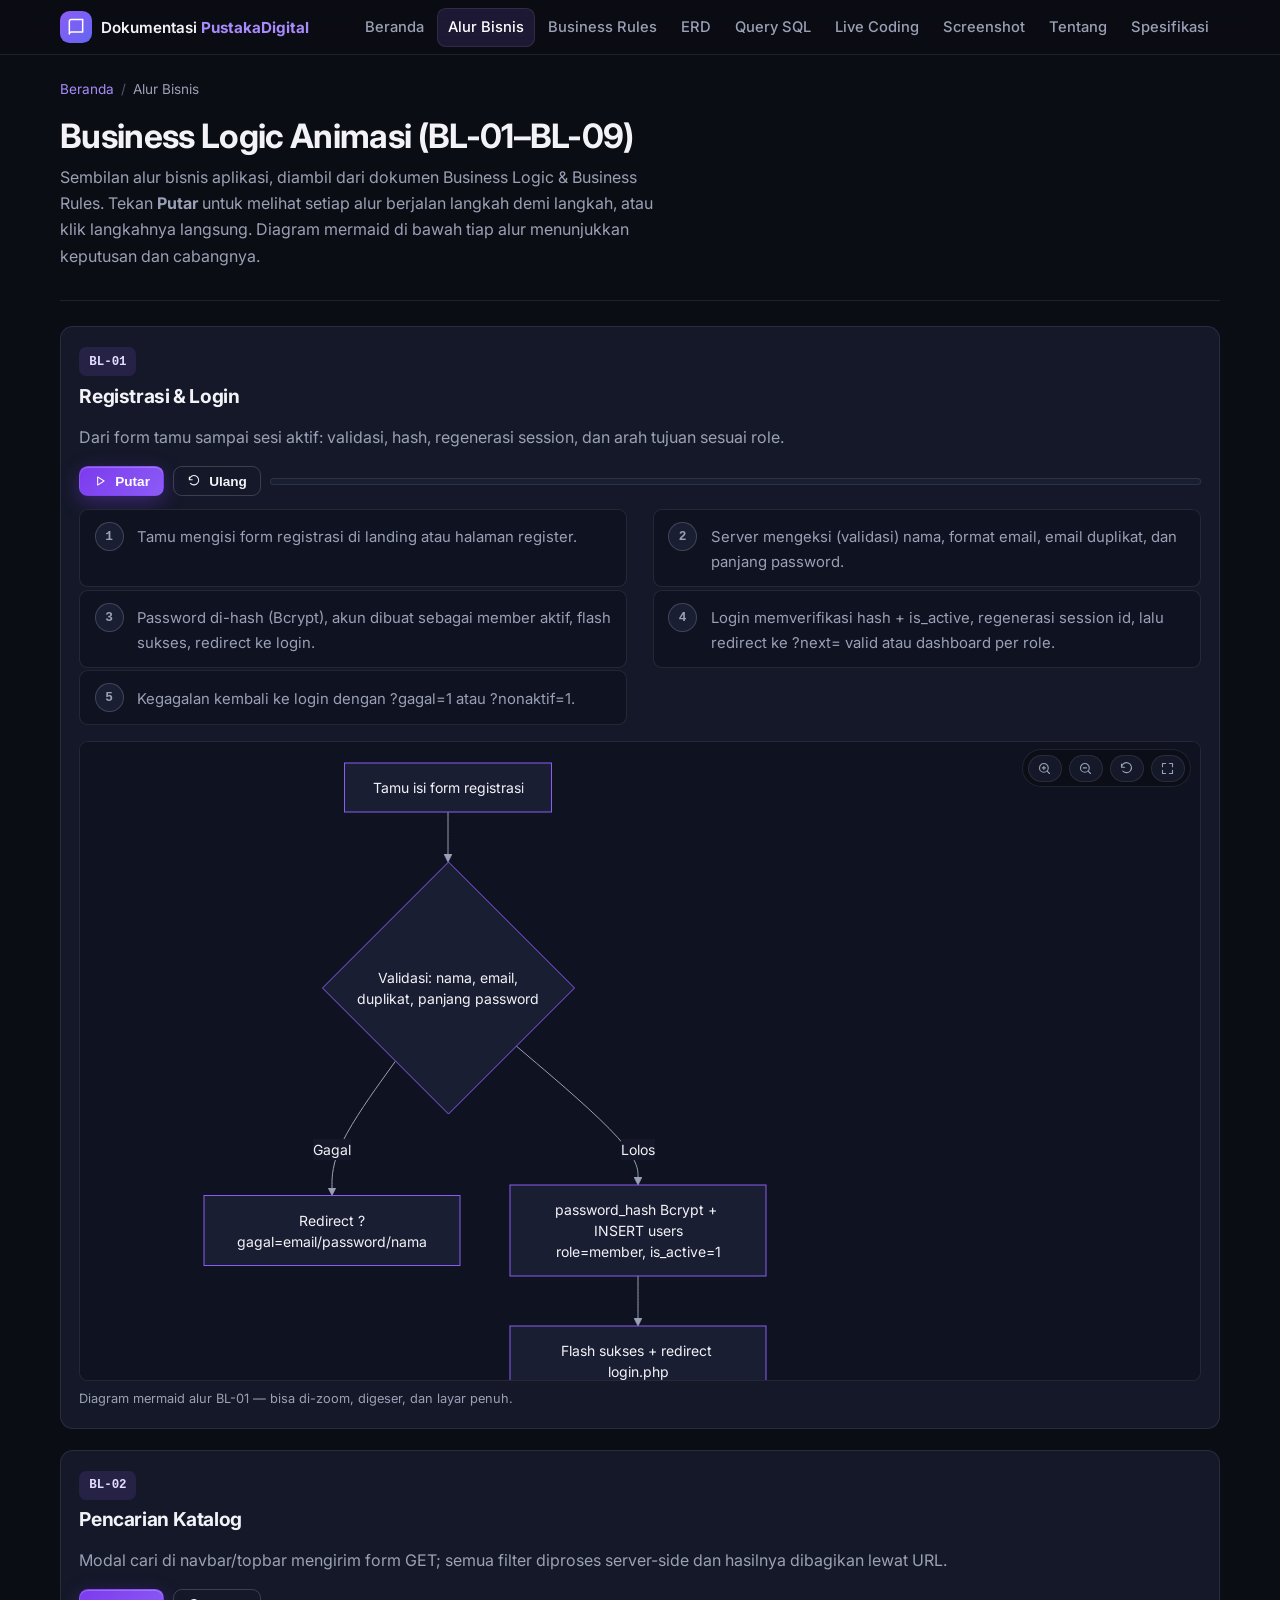
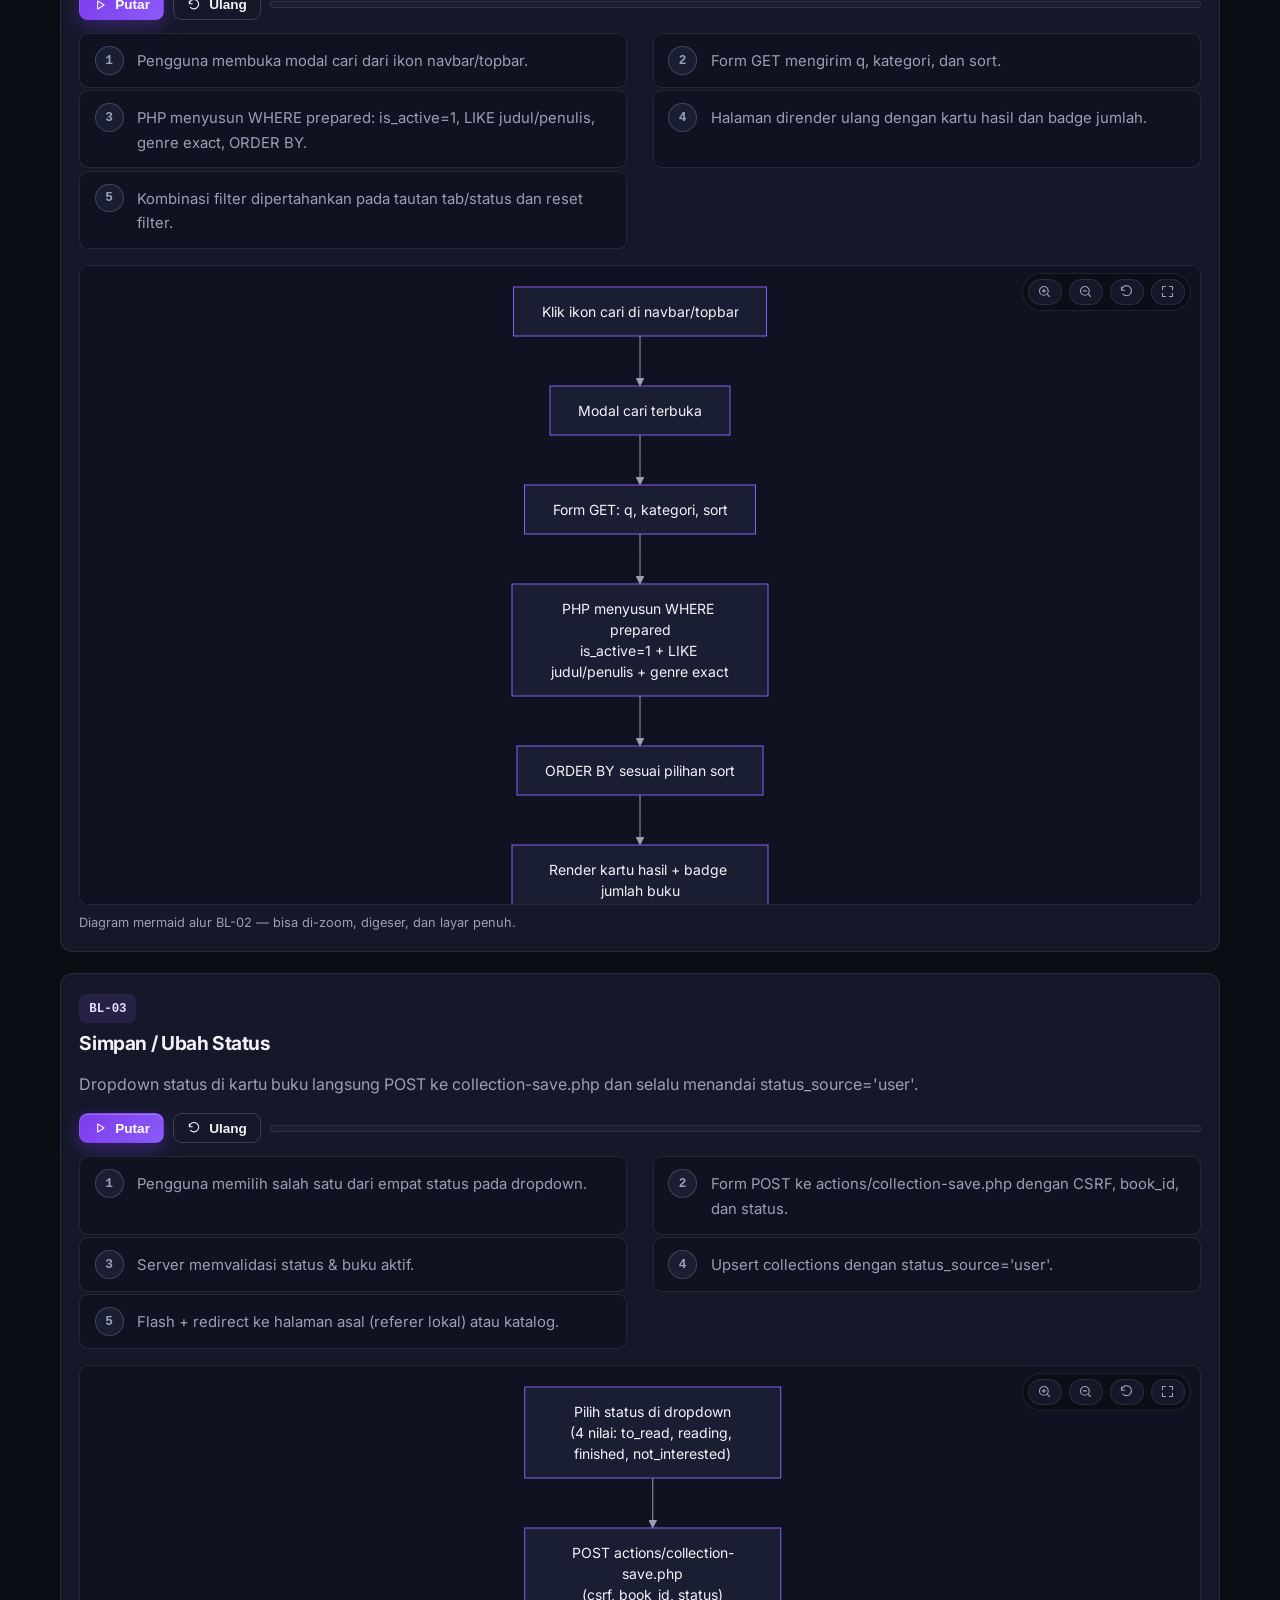
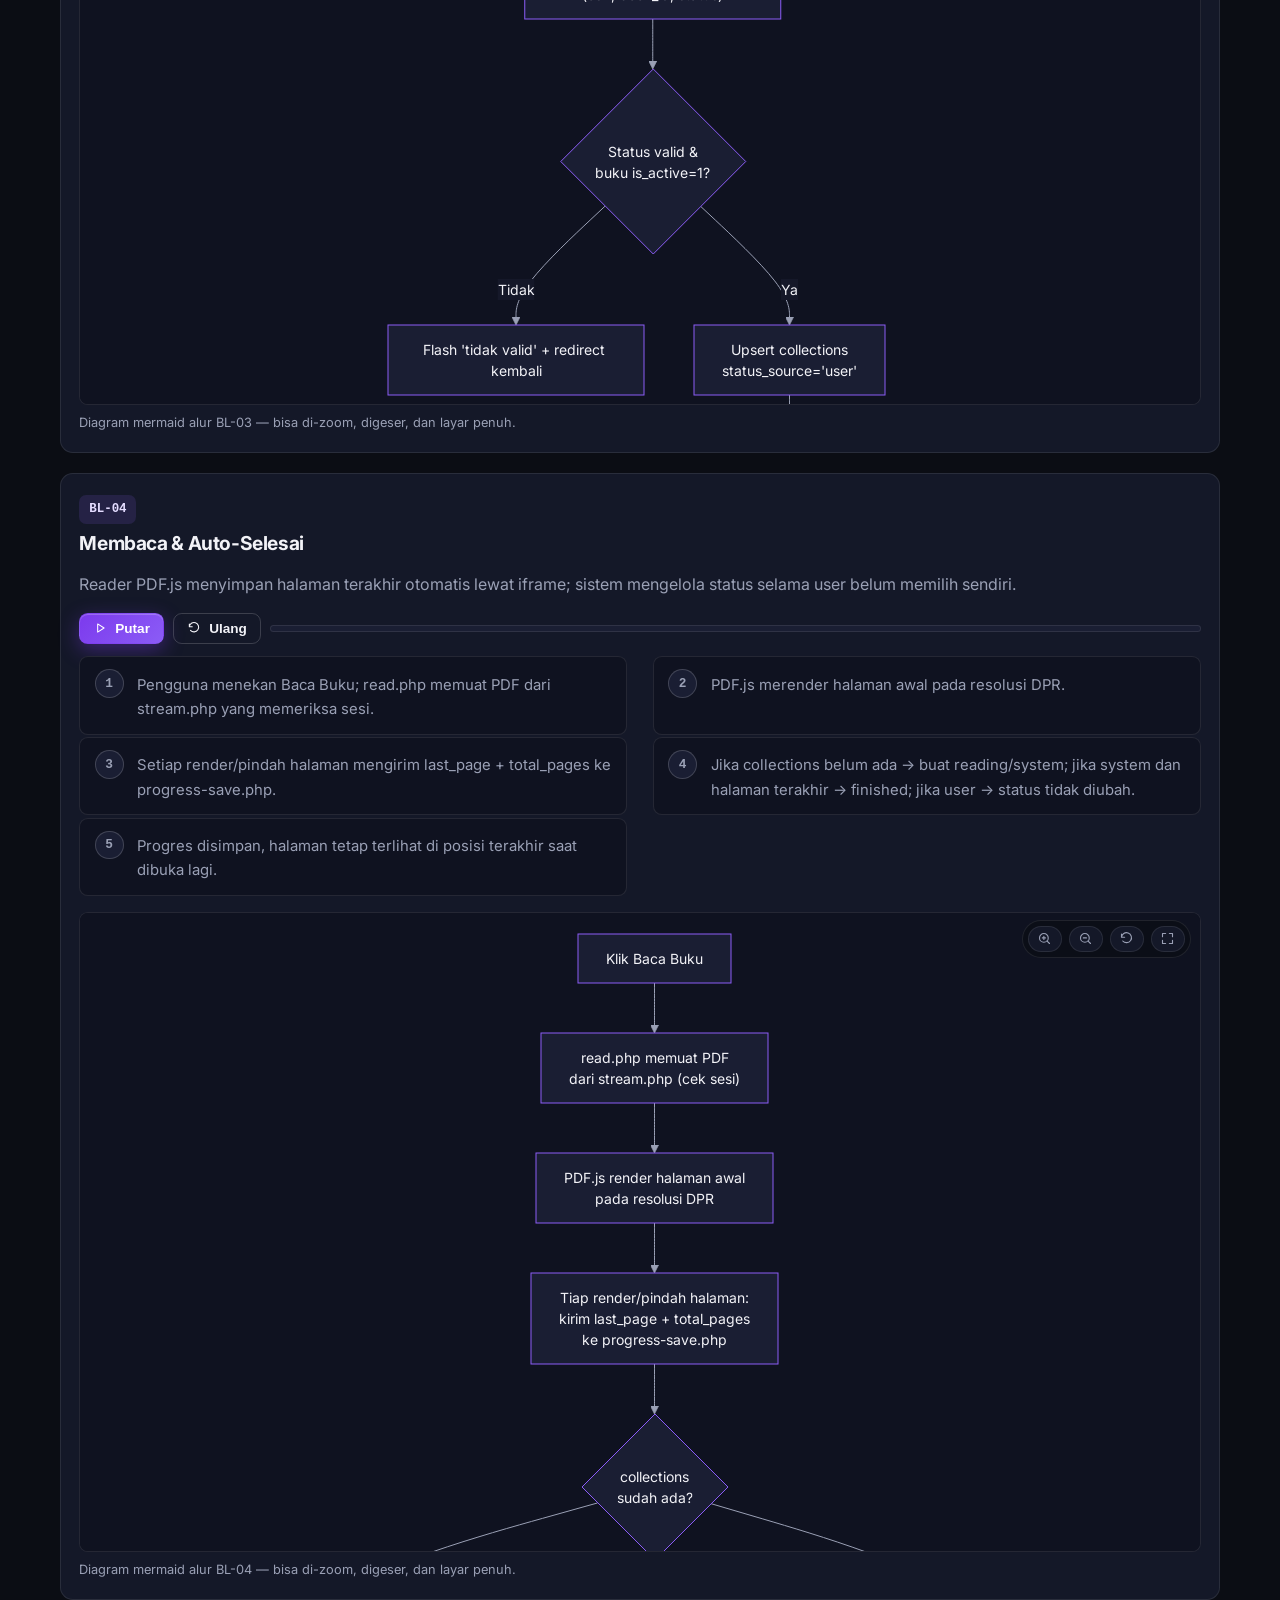
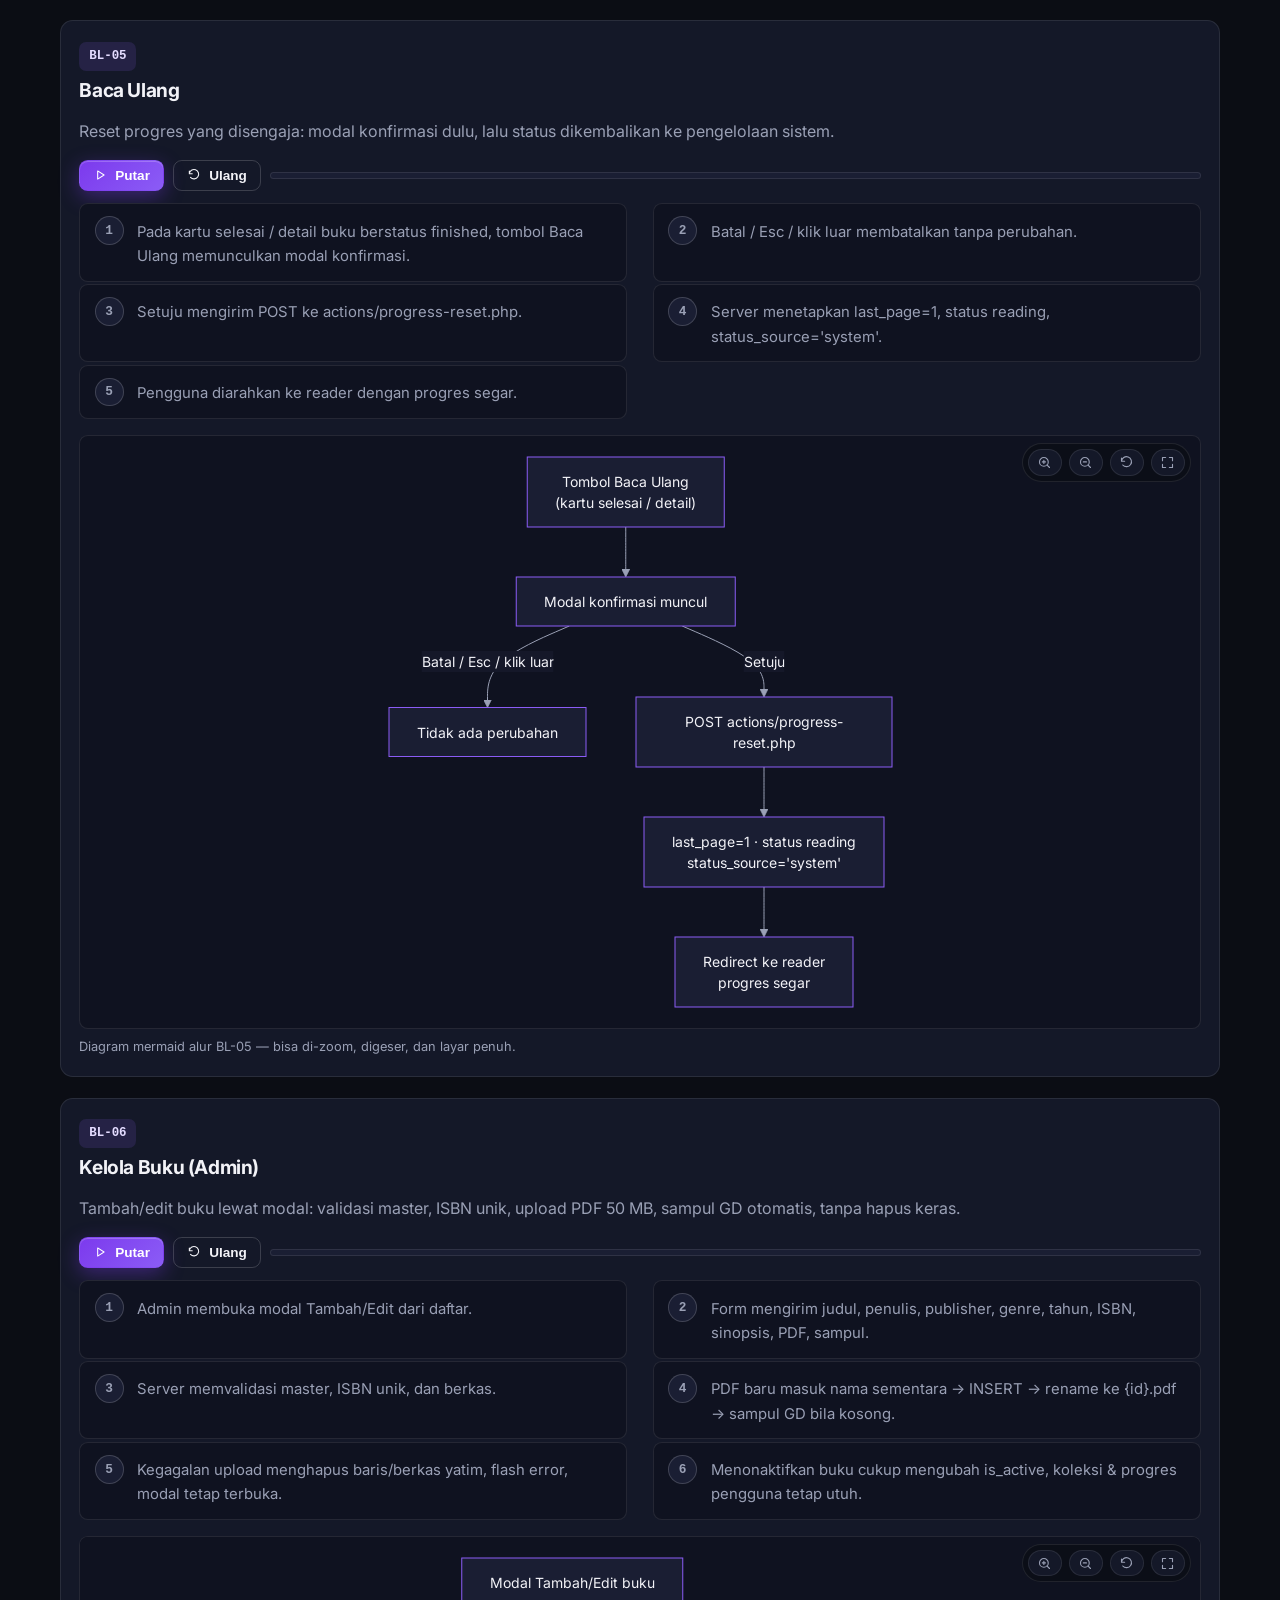
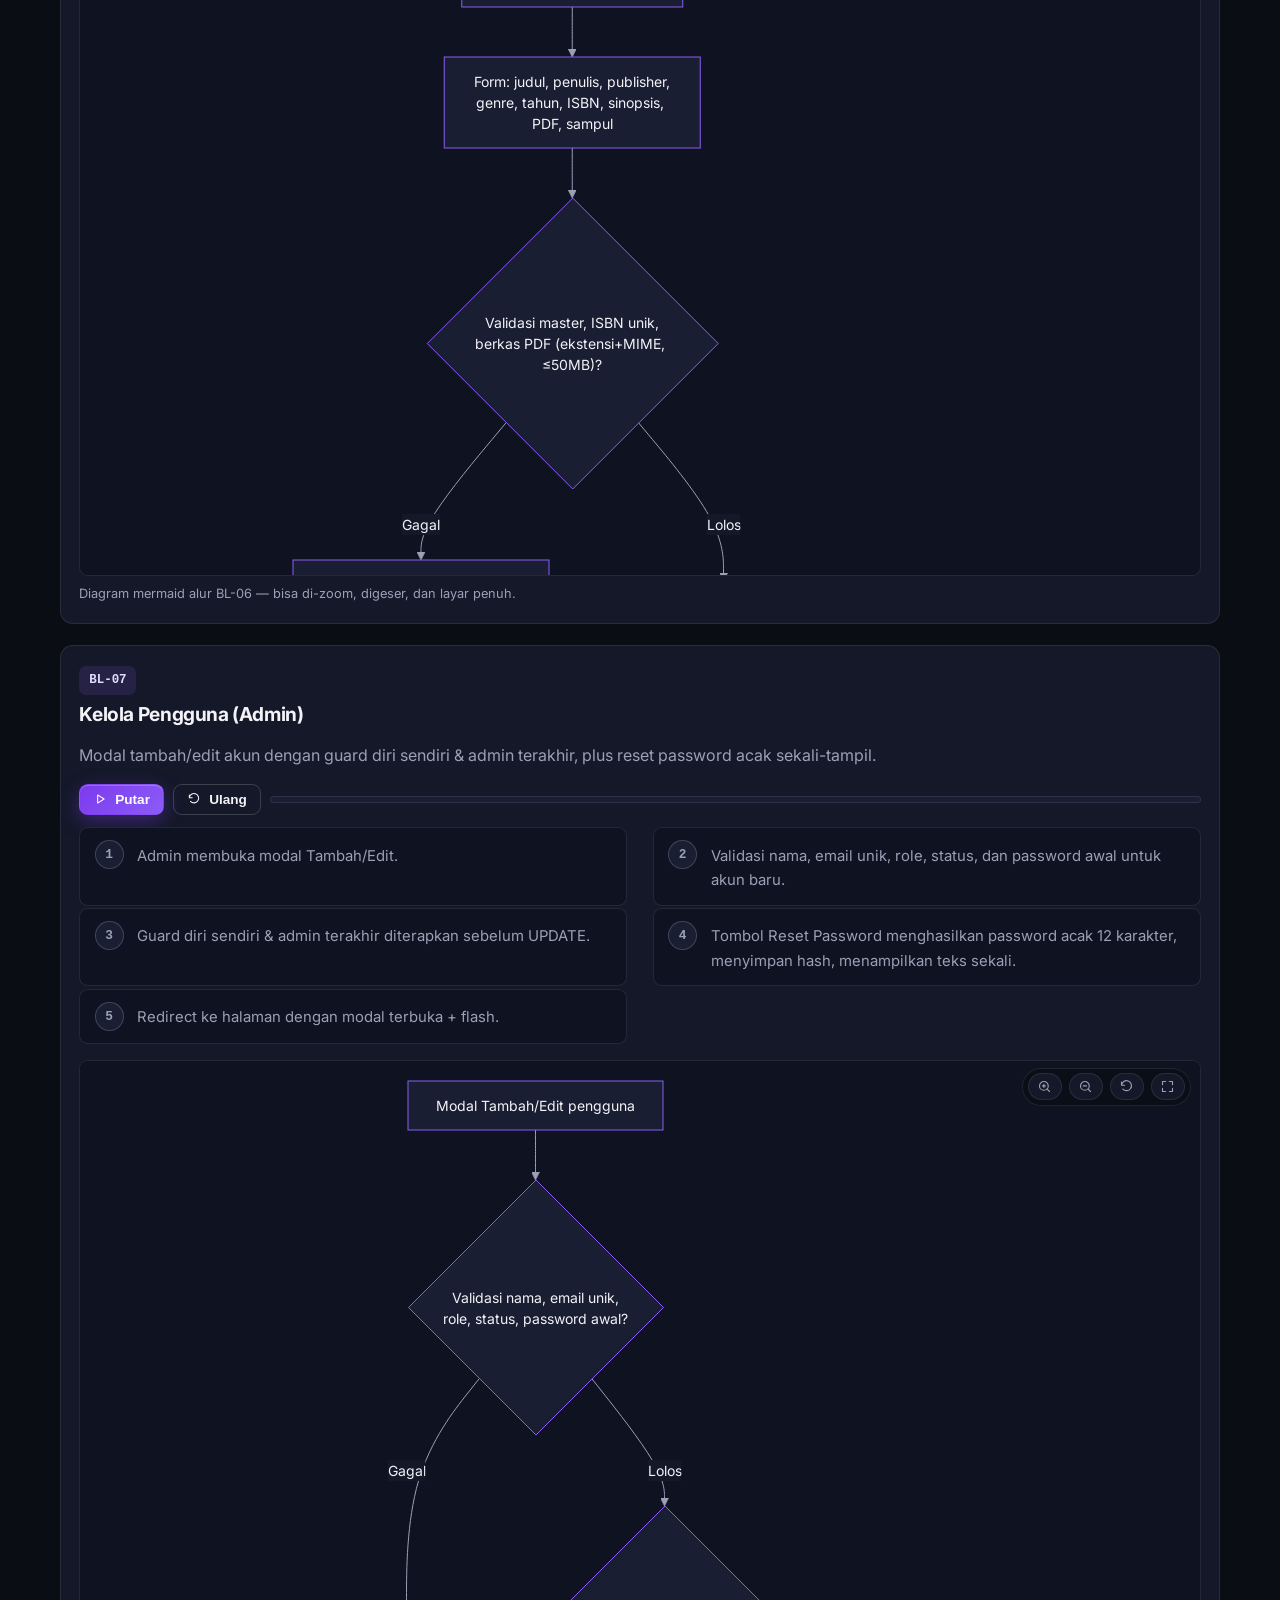
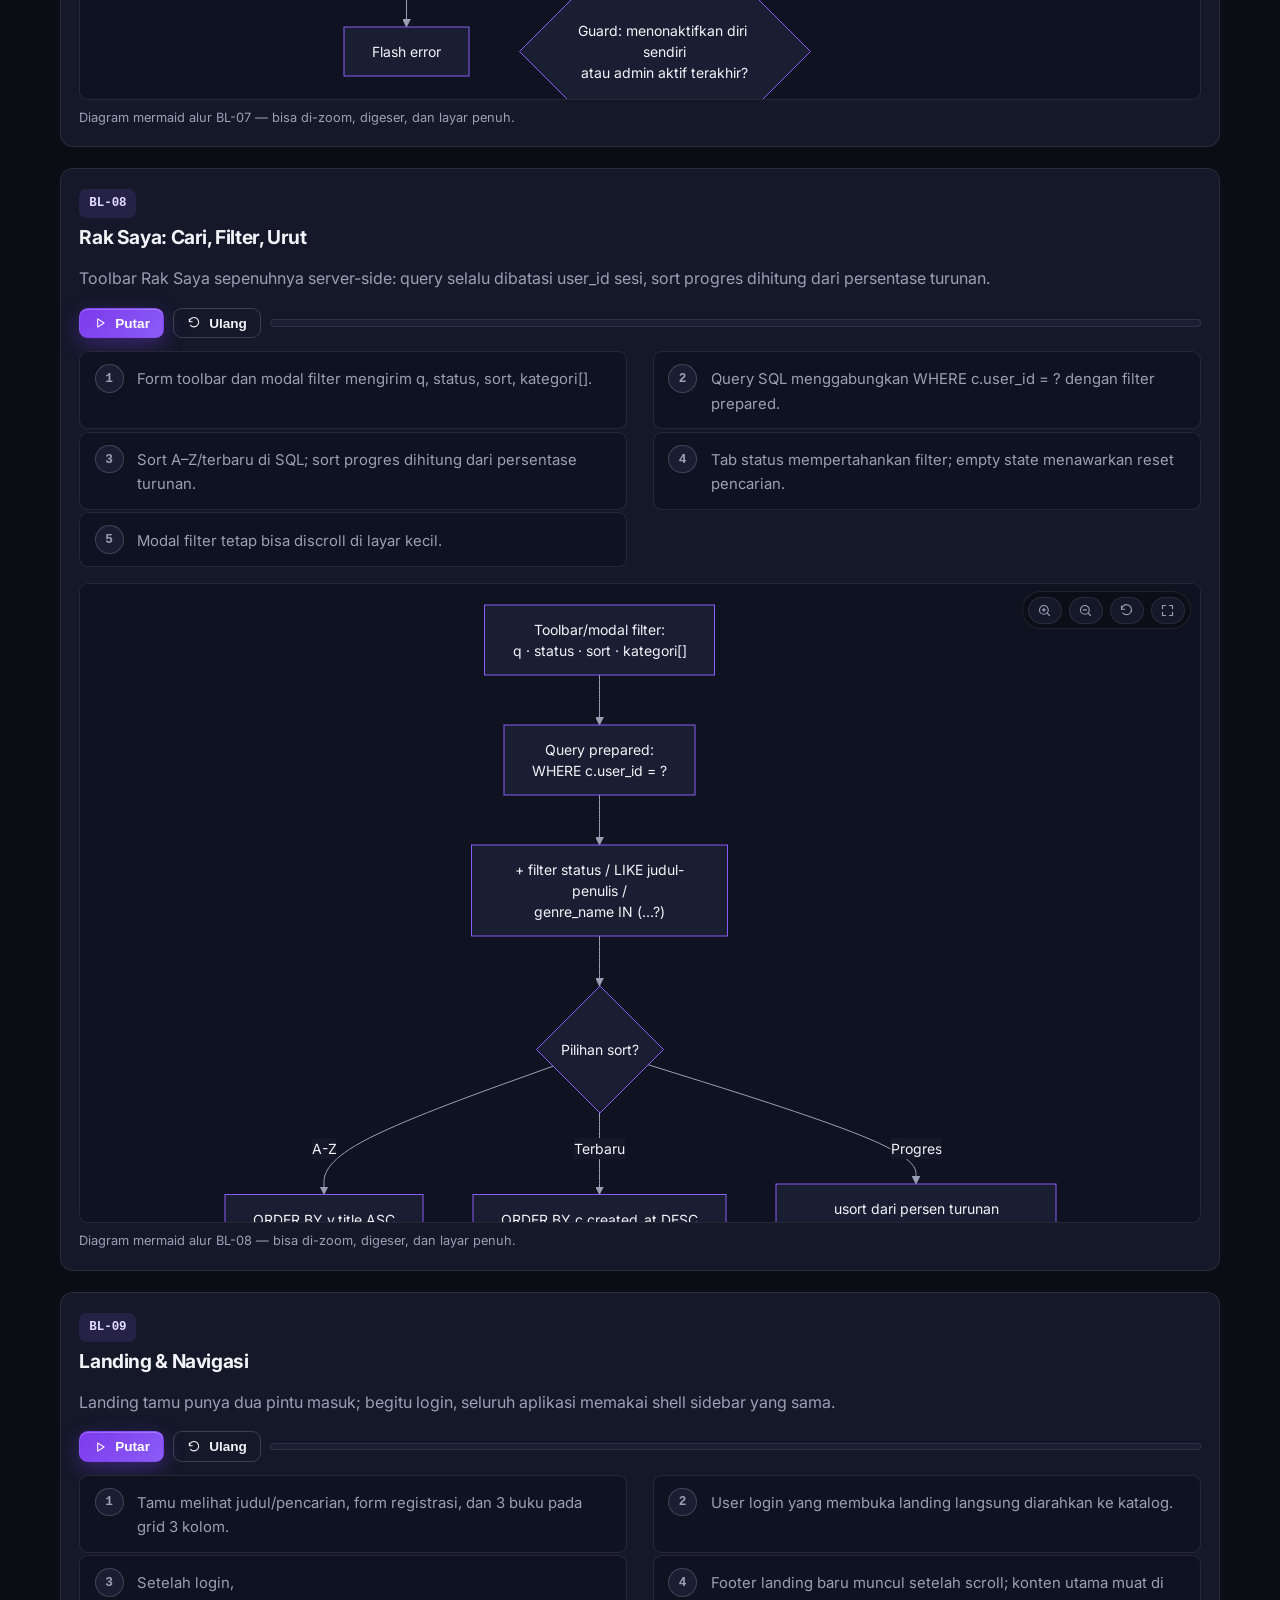
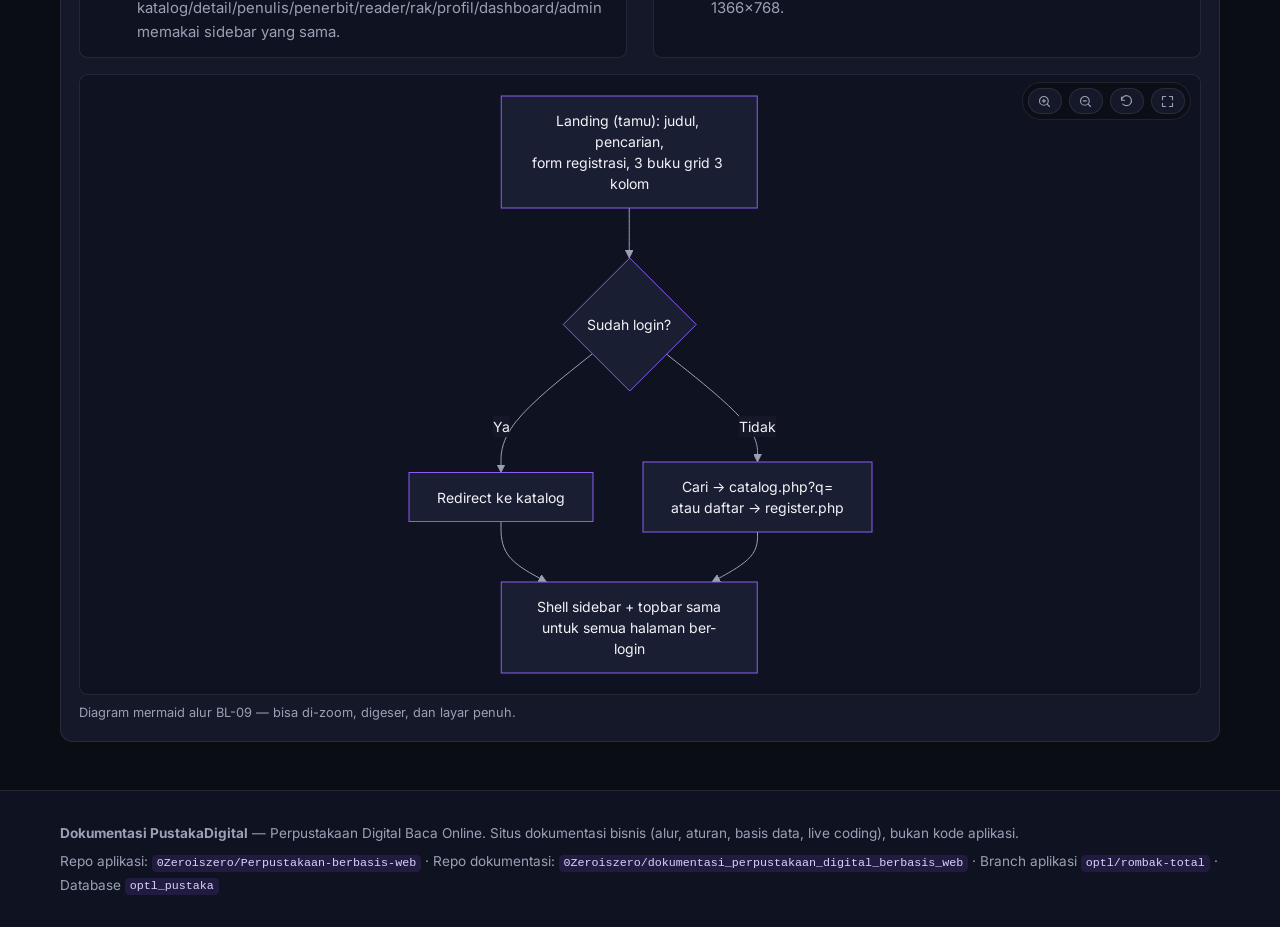
==== commit 1d466ebb: "fix" ====
--- a/alur-bisnis.html
+++ b/alur-bisnis.html
@@ -251,6 +251,21 @@
   </div>
 </footer>
 <button class="to-top" id="toTop" aria-label="Kembali ke atas"><svg viewBox="0 0 24 24" width="18" height="18" fill="none" stroke="currentColor" stroke-width="1.8" stroke-linecap="round" stroke-linejoin="round" aria-hidden="true"><path d="m5 12 7-7 7 7M12 5v14"/></svg></button>
+
+<div class="toc" id="toc">
+  <button class="toc-tab" id="tocTab" aria-expanded="false" aria-controls="tocPanel" aria-haspopup="true">
+    <span class="toc-tab-ic"><svg viewBox="0 0 24 24" width="15" height="15" fill="none" stroke="currentColor" stroke-width="1.8" stroke-linecap="round" stroke-linejoin="round" aria-hidden="true"><path d="M4 4h6v6H4zM14 14h6v6h-6zM7 10v4a2 2 0 0 0 2 2h5M17 14v-4a2 2 0 0 0-2-2h-5"/></svg></span>
+    <span class="toc-tab-tx">Di halaman ini</span>
+    <svg viewBox="0 0 24 24" width="13" height="13" fill="none" stroke="currentColor" stroke-width="1.8" stroke-linecap="round" stroke-linejoin="round" aria-hidden="true"><path d="m6 9 6 6 6-6"/></svg>
+  </button>
+  <nav class="toc-panel" id="tocPanel" aria-label="Daftar isi halaman" hidden>
+    <div class="toc-head">
+      <span>Di halaman ini</span>
+      <button class="icon-btn toc-close" aria-label="Tutup daftar isi"><svg viewBox="0 0 24 24" width="15" height="15" fill="none" stroke="currentColor" stroke-width="1.8" stroke-linecap="round" stroke-linejoin="round" aria-hidden="true"><path d="M6 6l12 12M18 6 6 18"/></svg></button>
+    </div>
+    <div class="toc-list"><a class="toc-link" href="#bl-01" data-toc-link data-target="bl-01">BL-01 · Registrasi &amp; Login</a><a class="toc-link" href="#bl-02" data-toc-link data-target="bl-02">BL-02 · Pencarian Katalog</a><a class="toc-link" href="#bl-03" data-toc-link data-target="bl-03">BL-03 · Simpan / Ubah Status</a><a class="toc-link" href="#bl-04" data-toc-link data-target="bl-04">BL-04 · Membaca &amp; Auto-Selesai</a><a class="toc-link" href="#bl-05" data-toc-link data-target="bl-05">BL-05 · Baca Ulang</a><a class="toc-link" href="#bl-06" data-toc-link data-target="bl-06">BL-06 · Kelola Buku (Admin)</a><a class="toc-link" href="#bl-07" data-toc-link data-target="bl-07">BL-07 · Kelola Pengguna (Admin)</a><a class="toc-link" href="#bl-08" data-toc-link data-target="bl-08">BL-08 · Rak Saya: Cari, Filter, Urut</a><a class="toc-link" href="#bl-09" data-toc-link data-target="bl-09">BL-09 · Landing &amp; Navigasi</a></div>
+  </nav>
+</div>
 <script src="assets/vendor/mermaid.min.js"></script>
 <script src="assets/vendor/highlight.min.js"></script>
 <script src="assets/app.js"></script>
--- a/assets/style.css
+++ b/assets/style.css
@@ -13,7 +13,8 @@
   --shadow:0 12px 34px rgba(0,0,0,.4);
 }
 *{box-sizing:border-box}
-html{scroll-behavior:smooth}
+html{scroll-behavior:smooth;scroll-padding-top:5.4rem}
+::selection{background:rgba(139,92,246,.45);color:#fff}
 body{margin:0;background:var(--bg);color:var(--fg);font-family:var(--font);
   font-size:16px;line-height:1.65;-webkit-font-smoothing:antialiased;overflow-wrap:break-word}
 img{max-width:100%;height:auto}
@@ -259,8 +260,7 @@
 .shots{display:grid;gap:.9rem;grid-template-columns:1fr 1fr}
 @media (min-width:760px){.shots{grid-template-columns:repeat(3,1fr)}}
 @media (min-width:1080px){.shots{grid-template-columns:repeat(4,1fr)}}
-.shot{margin:0;display:none;flex-direction:column;gap:.45rem}
-.shot.show{display:flex}
+.shot{margin:0;display:flex;flex-direction:column;gap:.45rem}
 .shot-open{padding:0;border:1px solid var(--border);border-radius:var(--radius-sm);
   overflow:hidden;background:var(--card);cursor:zoom-in;display:block}
 .shot-open img{display:block;width:100%;aspect-ratio:16/10;object-fit:cover;object-position:top center;
@@ -300,3 +300,65 @@
   width:2.7rem;height:2.7rem;border:1px solid var(--border2);background:var(--card);color:var(--fg);
   cursor:pointer;box-shadow:var(--shadow)}
 .to-top.show{display:grid;place-items:center}
+
+/* ============================================================
+   POLISH v2 — panduan skill ui-styling (shadcn theming & a11y)
+   ============================================================ */
+:root{--ring:#a78bfa;--primary-fg:#ffffff;--card-fg:#f2f2f7}
+:focus-visible{outline:2px solid var(--ring);outline-offset:2px}
+.topbar.scrolled{box-shadow:0 10px 26px rgba(0,0,0,.38)}
+.btn-primary{box-shadow:inset 0 1px 0 rgba(255,255,255,.22),0 6px 20px rgba(124,58,237,.38)}
+.btn-primary:active{transform:translateY(1px)}
+.table-wrap th{position:sticky;top:0;z-index:2}
+.hero h1{background:linear-gradient(115deg,#ffffff 30%,#c4b5fd 75%,#a78bfa);
+  -webkit-background-clip:text;background-clip:text;-webkit-text-fill-color:transparent}
+.hero::before{content:"";position:absolute;inset:0;z-index:-1;pointer-events:none;
+  background-image:radial-gradient(rgba(255,255,255,.055) 1px,transparent 1.4px);
+  background-size:22px 22px;
+  -webkit-mask-image:radial-gradient(560px 320px at 16% 4%,#000,transparent 72%);
+  mask-image:radial-gradient(560px 320px at 16% 4%,#000,transparent 72%)}
+
+/* ---------- galeri per kelompok ---------- */
+.gsec{margin:1.7rem 0}
+.g-title{display:flex;align-items:center;gap:.55rem;font-size:1.12rem;margin:0 0 .8rem}
+.gsec[hidden]{display:none}
+
+/* ---------- TOC slider "Di halaman ini" (shadcn table-of-contents) ---------- */
+.toc{position:fixed;right:0;top:50%;z-index:72;display:flex;align-items:center;
+  opacity:0;transform:translate(112%,-50%);pointer-events:none;
+  transition:opacity .3s ease,transform .3s ease}
+.toc.show{opacity:1;transform:translate(0,-50%);pointer-events:auto}
+.toc-tab{display:flex;flex-direction:column;align-items:center;gap:.45rem;
+  writing-mode:vertical-rl;text-orientation:mixed;
+  padding:.75rem .5rem;border:1px solid var(--border2);border-right:0;
+  border-radius:.8rem 0 0 .8rem;background:color-mix(in srgb,var(--card) 88%,transparent);
+  backdrop-filter:blur(10px);color:var(--fg);cursor:pointer;font-weight:600;font-size:.74rem;
+  letter-spacing:.06em;box-shadow:var(--shadow)}
+.toc-tab:hover{border-color:var(--primary);color:var(--accent)}
+.toc-tab-ic,.toc-tab>svg{writing-mode:horizontal-tb}
+.toc-tab>svg{transition:transform .25s}
+.toc.open .toc-tab>svg{transform:rotate(180deg)}
+.toc.open .toc-tab{color:var(--accent);border-color:var(--primary)}
+.toc-panel{position:absolute;right:100%;bottom:0;margin-right:.55rem;width:min(300px,78vw);
+  max-height:min(440px,72vh);overflow:auto;overscroll-behavior:contain;
+  background:color-mix(in srgb,var(--bg2) 94%,transparent);backdrop-filter:blur(14px);
+  border:1px solid var(--border2);border-radius:.9rem;box-shadow:var(--shadow);
+  opacity:0;visibility:hidden;transform:translateX(10px);
+  transition:opacity .22s ease,transform .22s ease,visibility .22s}
+.toc.open .toc-panel{opacity:1;visibility:visible;transform:none}
+.toc-head{display:flex;align-items:center;justify-content:space-between;
+  padding:.65rem .8rem .55rem;border-bottom:1px solid var(--border);
+  position:sticky;top:0;background:inherit;font-size:.78rem;font-weight:700;
+  text-transform:uppercase;letter-spacing:.08em;color:var(--muted)}
+.toc-head .icon-btn{width:2rem;height:2rem;border:none;background:transparent}
+.toc-list{display:flex;flex-direction:column;padding:.45rem .5rem .6rem}
+.toc-link{display:block;padding:.42rem .7rem;border-left:2px solid var(--border);
+  color:var(--muted);font-size:.84rem;line-height:1.45;border-radius:0 var(--radius-sm) var(--radius-sm) 0}
+.toc-link:hover{color:var(--fg);background:var(--card);text-decoration:none}
+.toc-link.active{color:var(--fg);border-left-color:var(--primary);
+  background:var(--primary-soft);font-weight:600}
+@media (max-width:640px){
+  .toc{top:auto;bottom:4.6rem;transform:translate(112%,0)}
+  .toc.show{transform:translate(0,0)}
+  .toc-panel{max-height:min(380px,56vh)}
+}
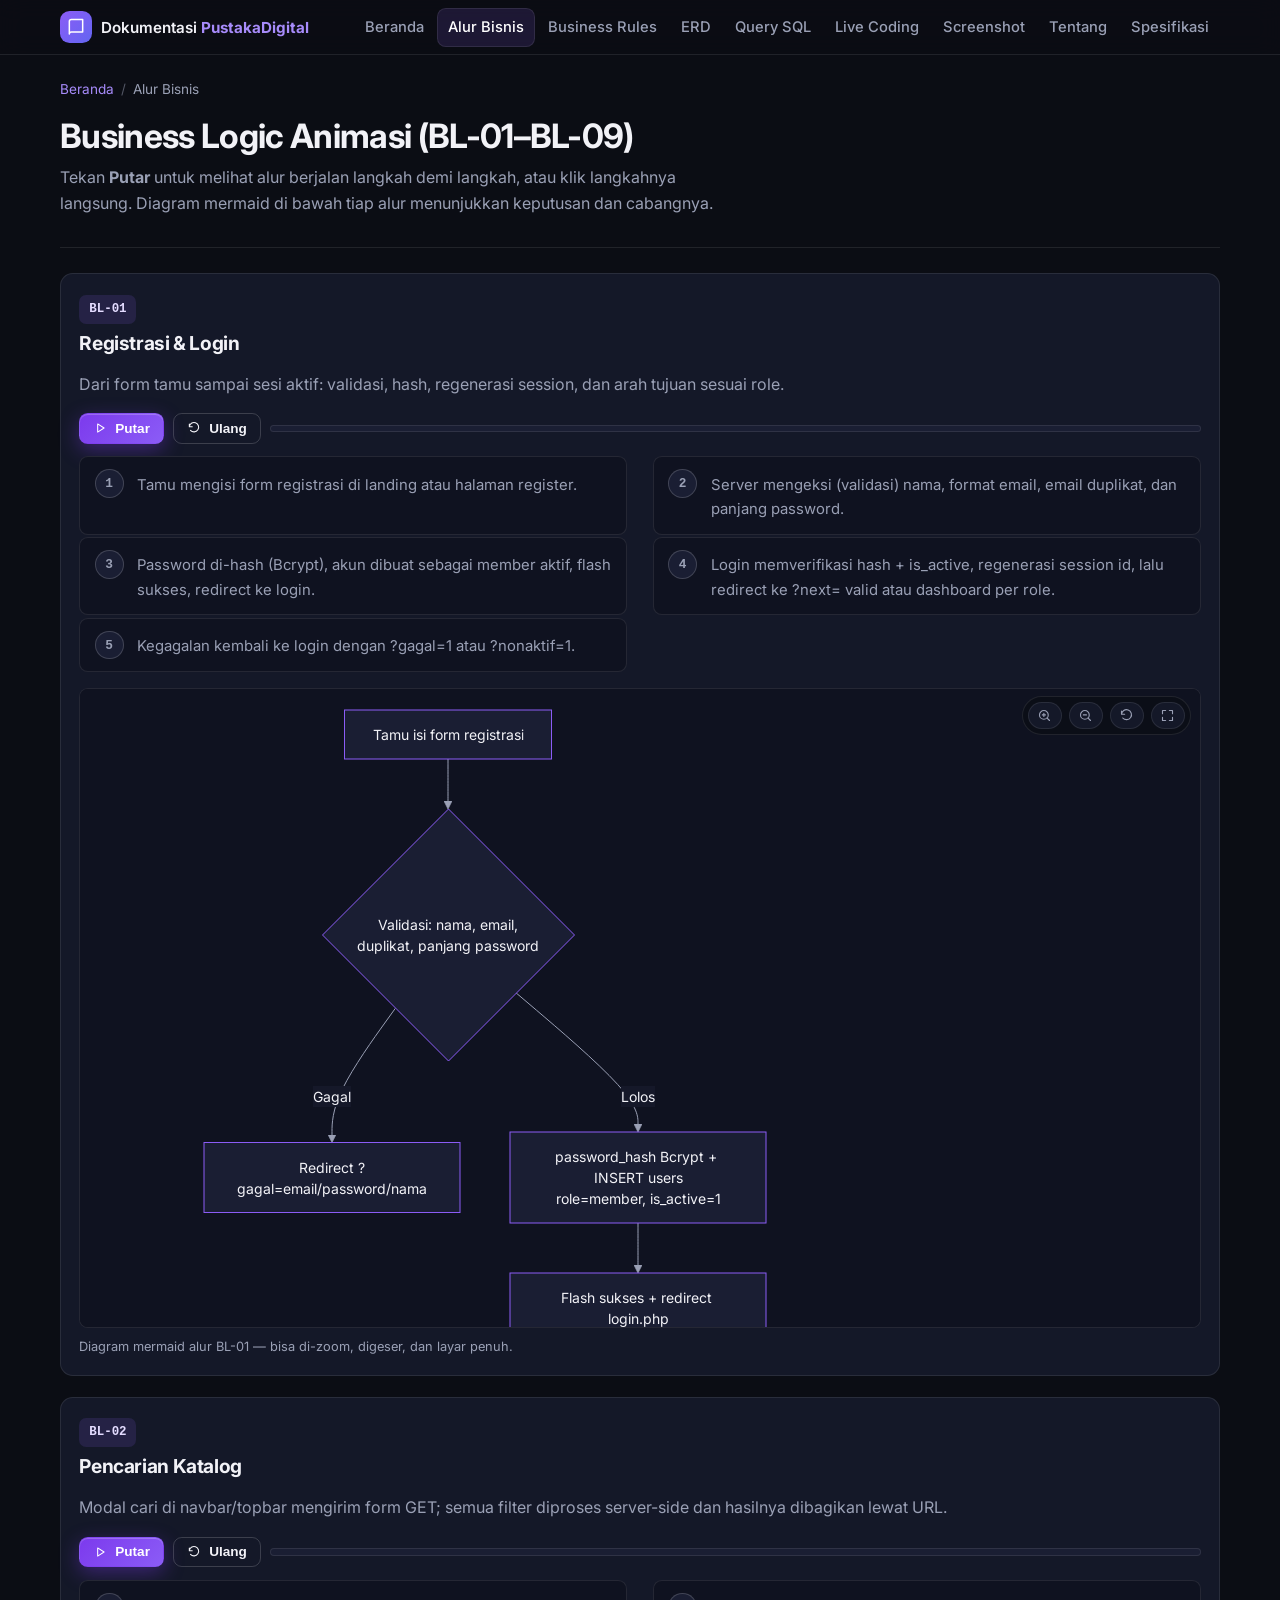
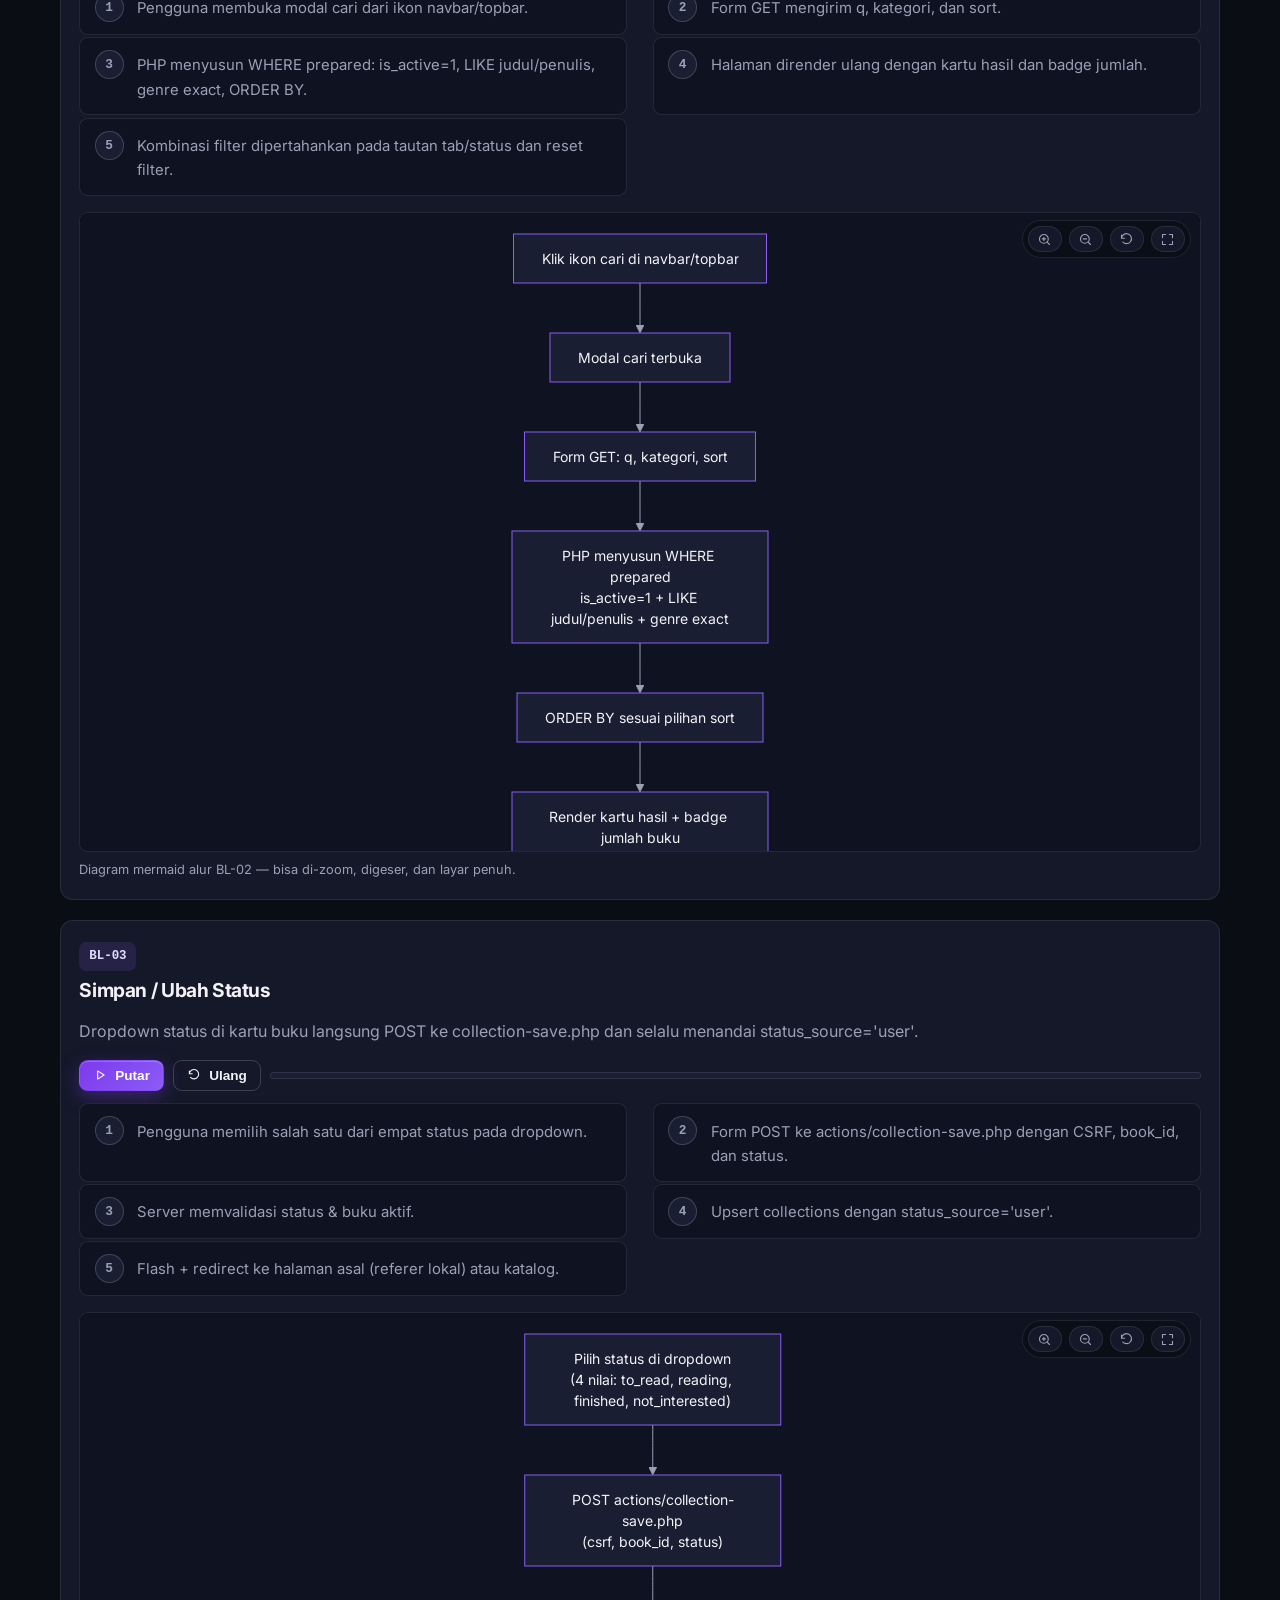
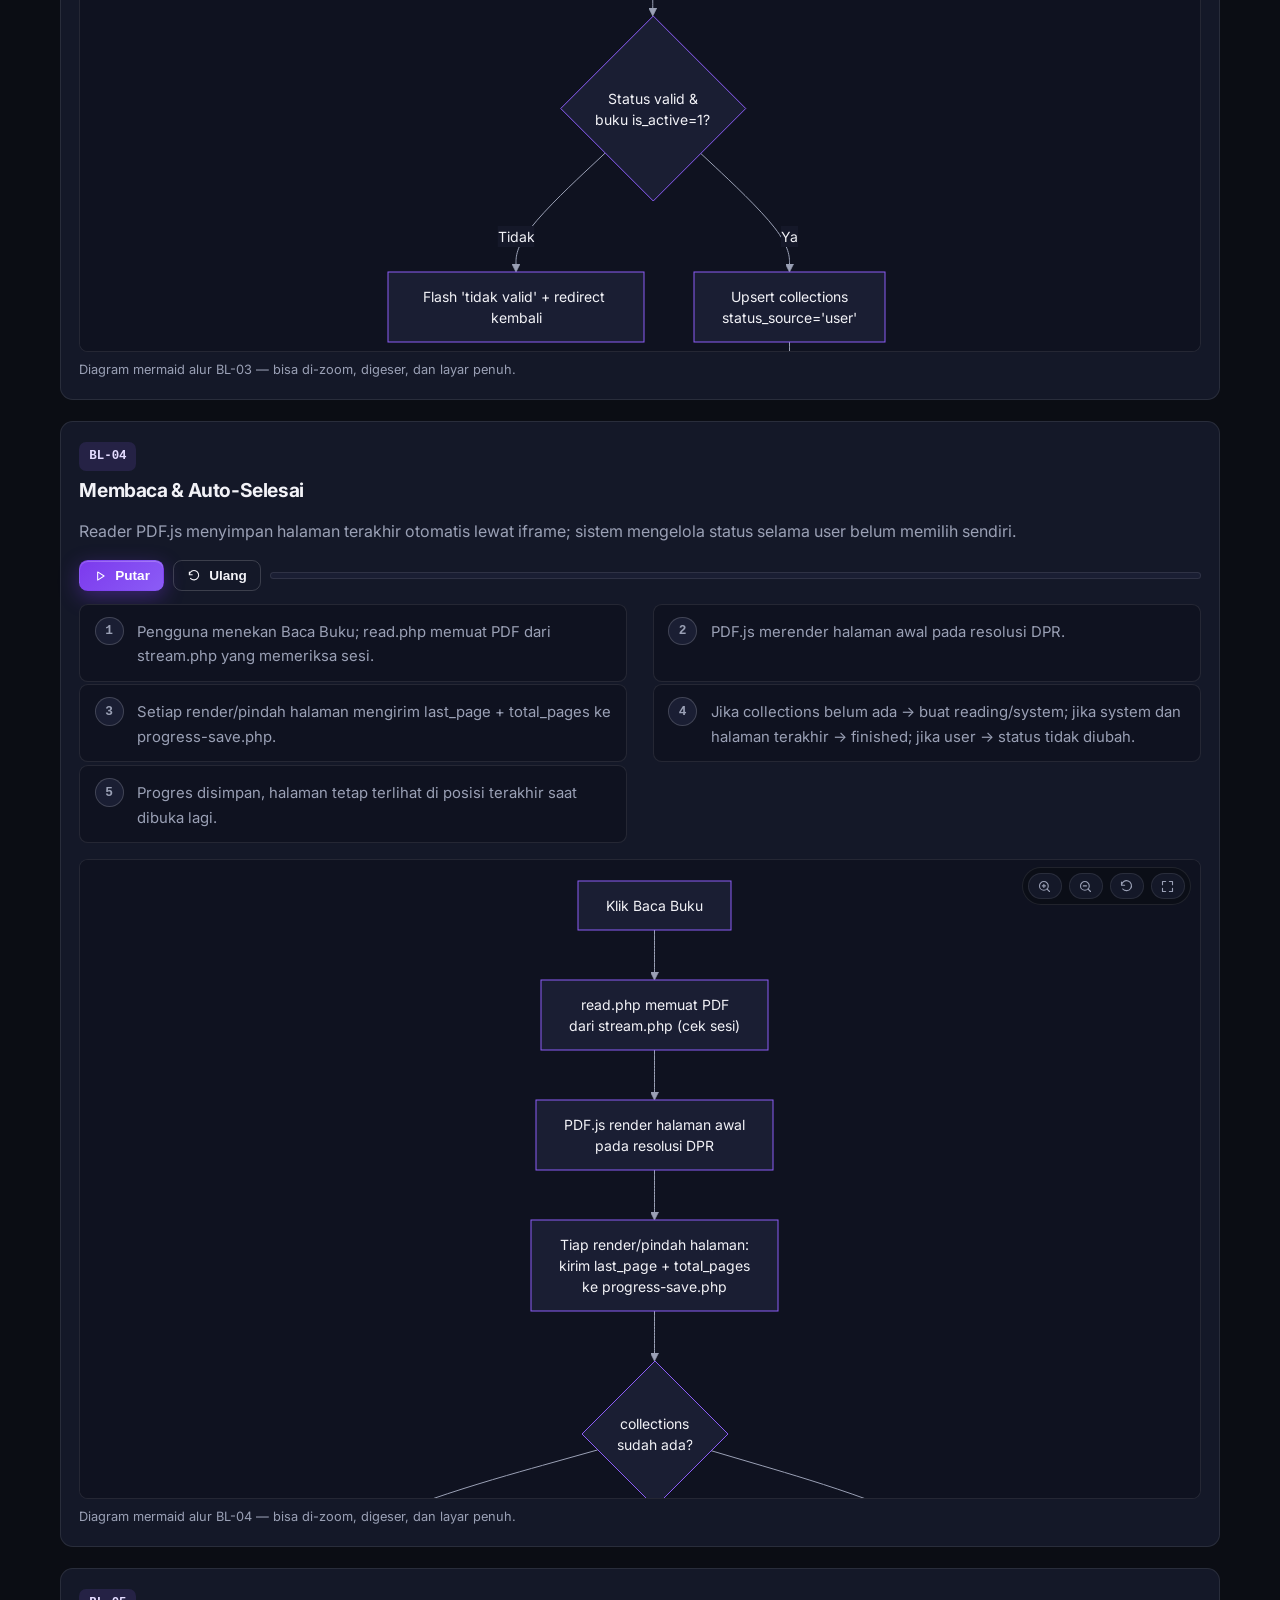
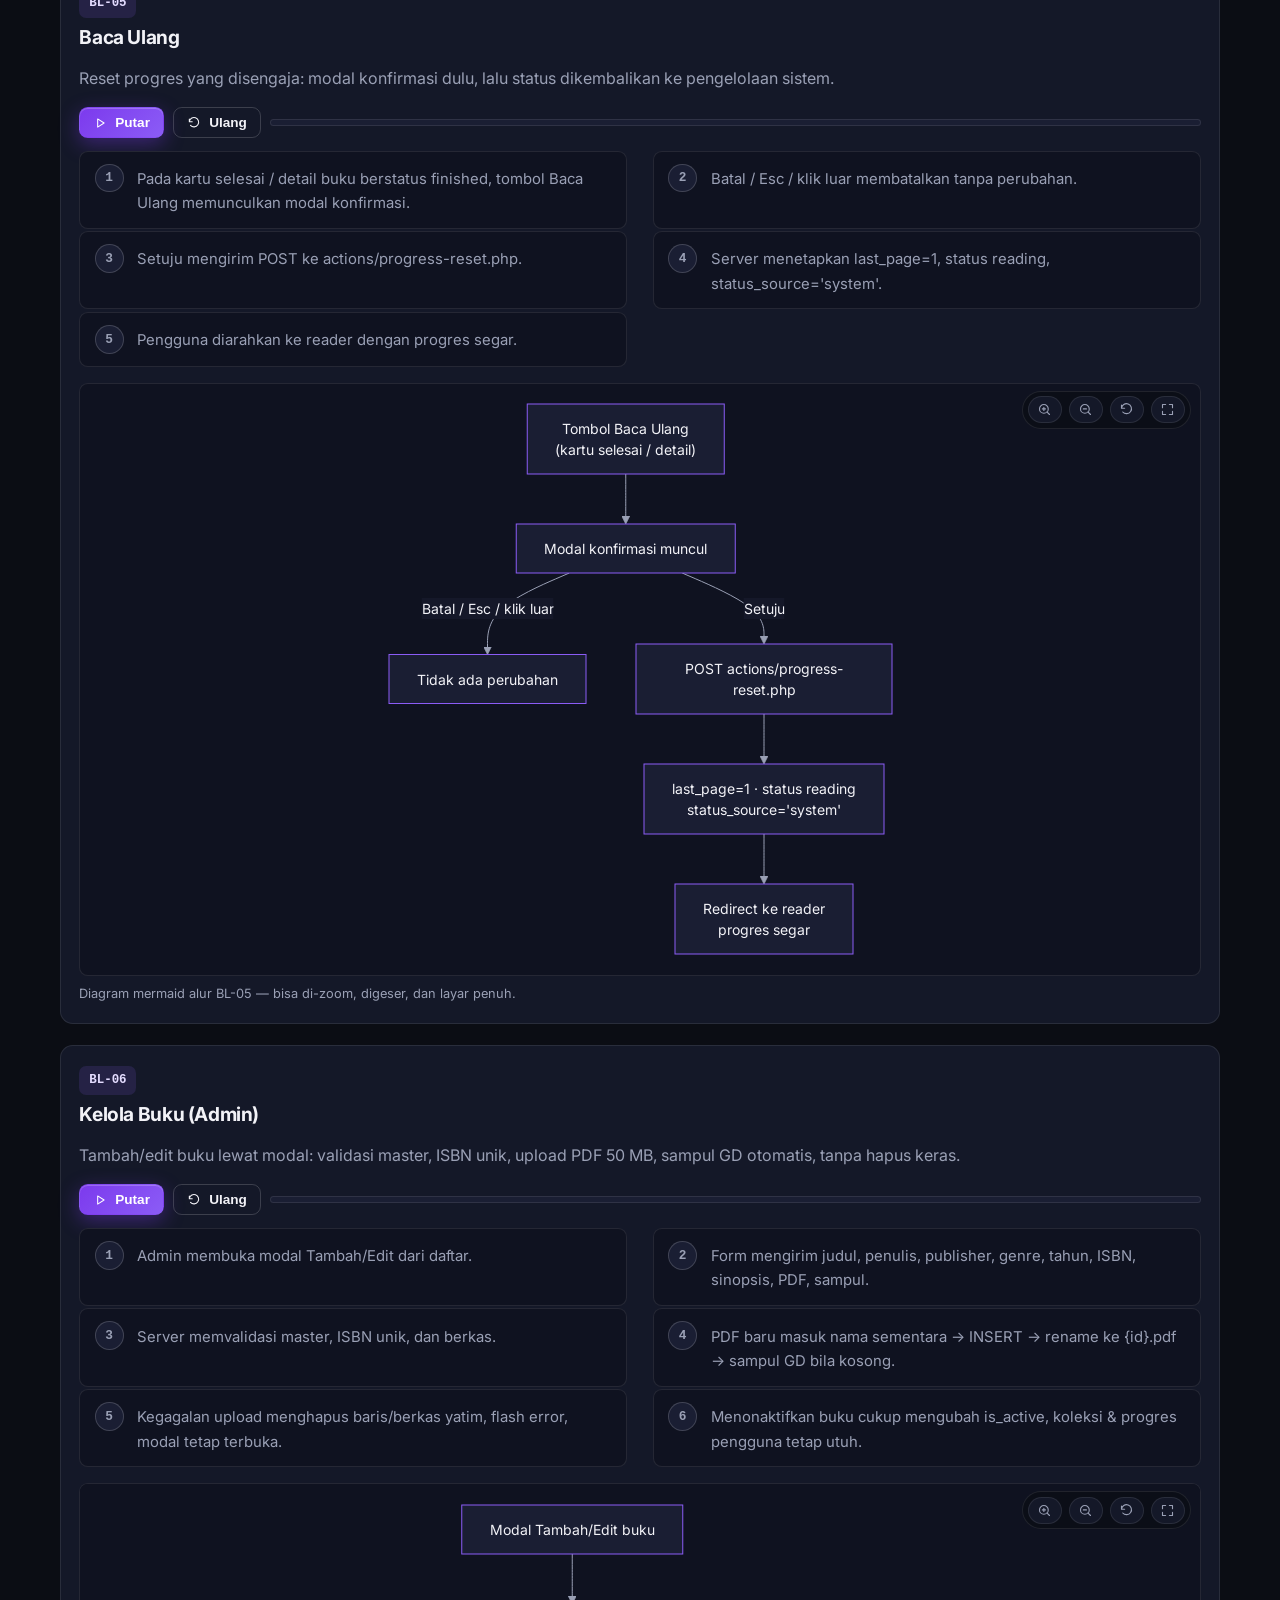
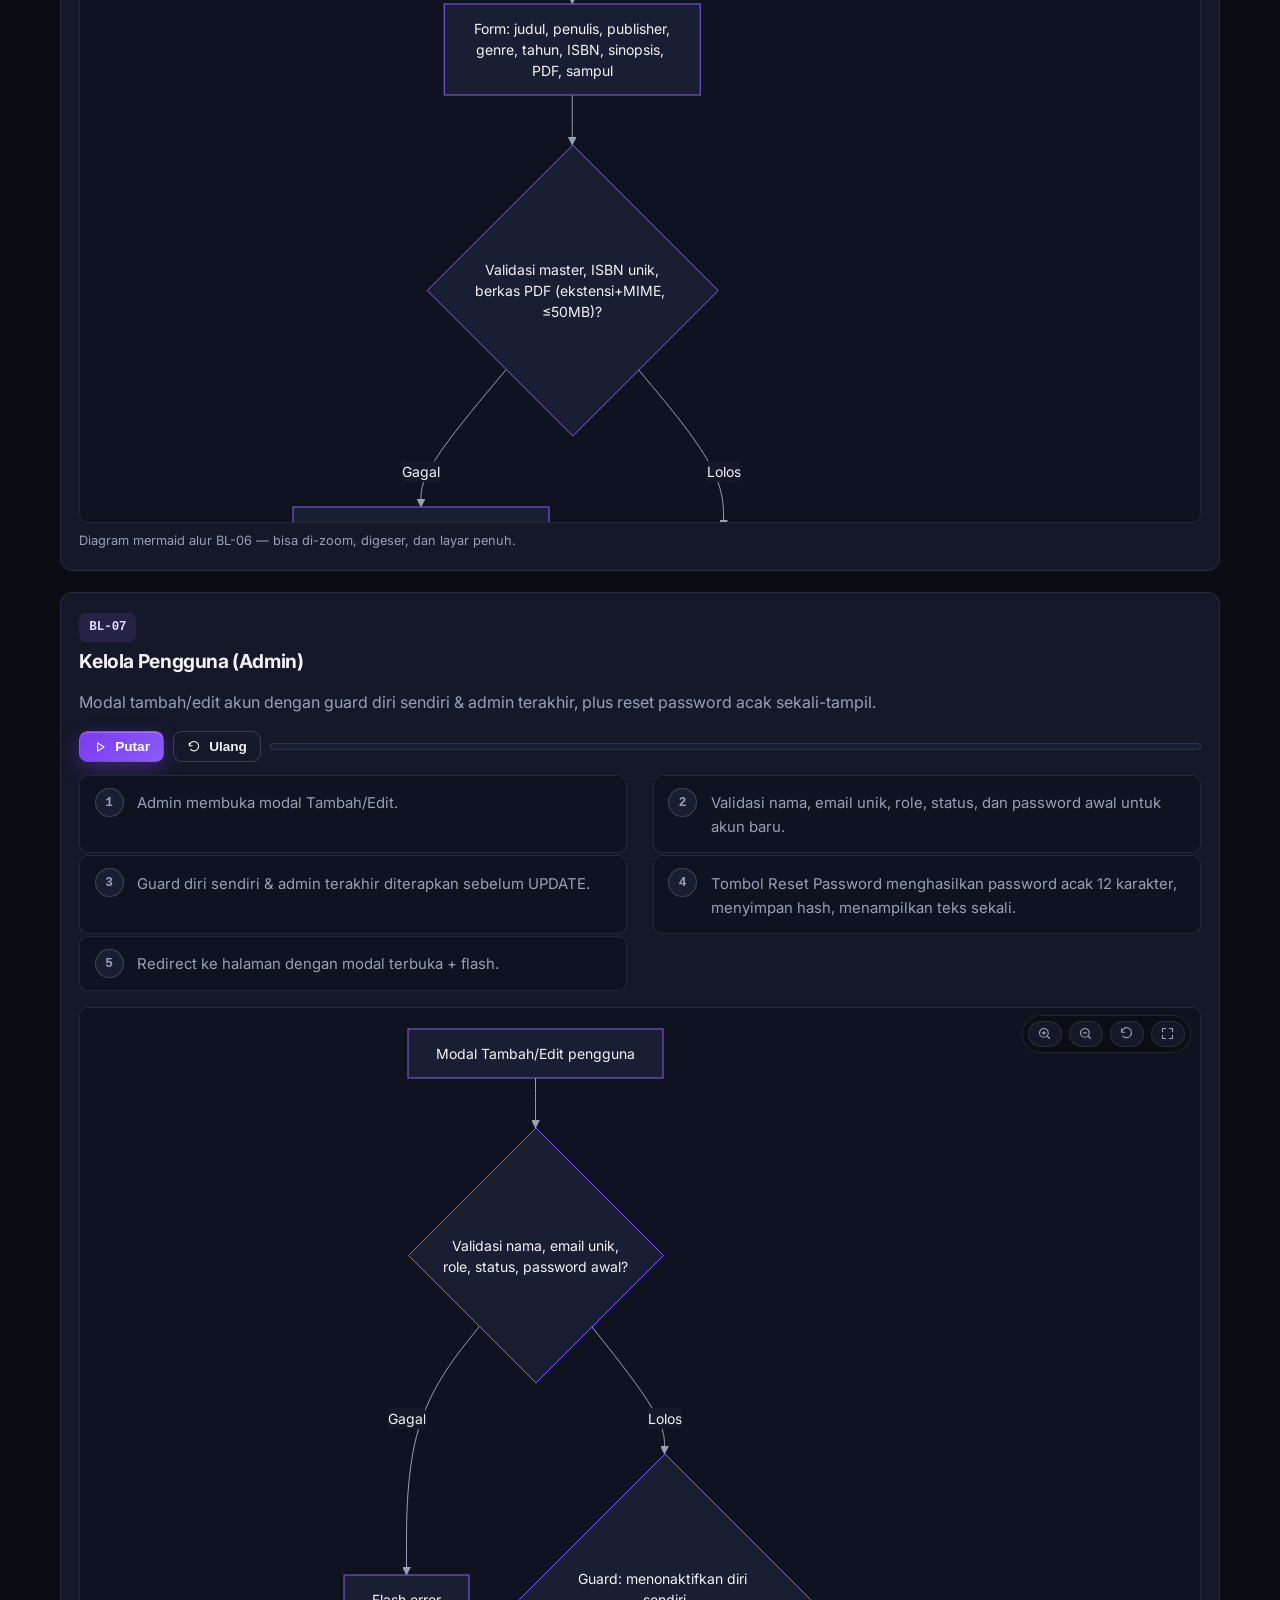
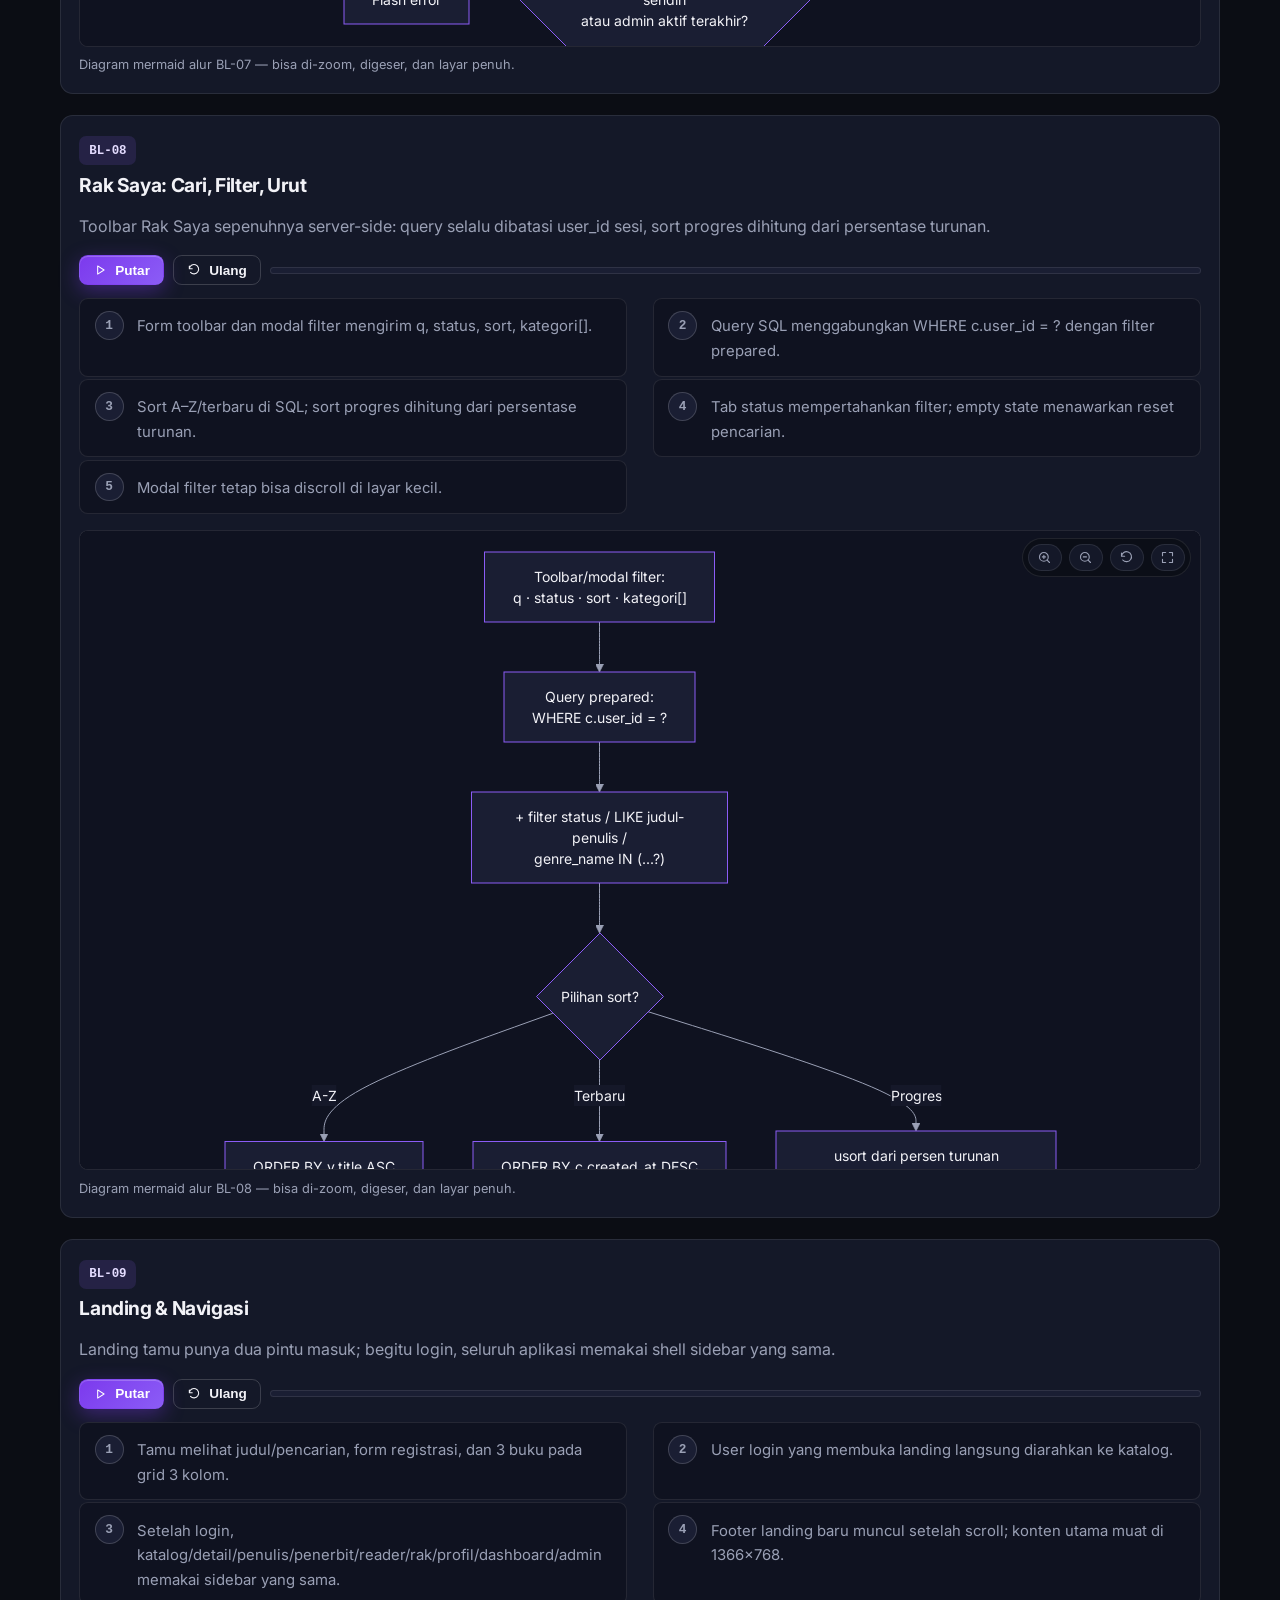
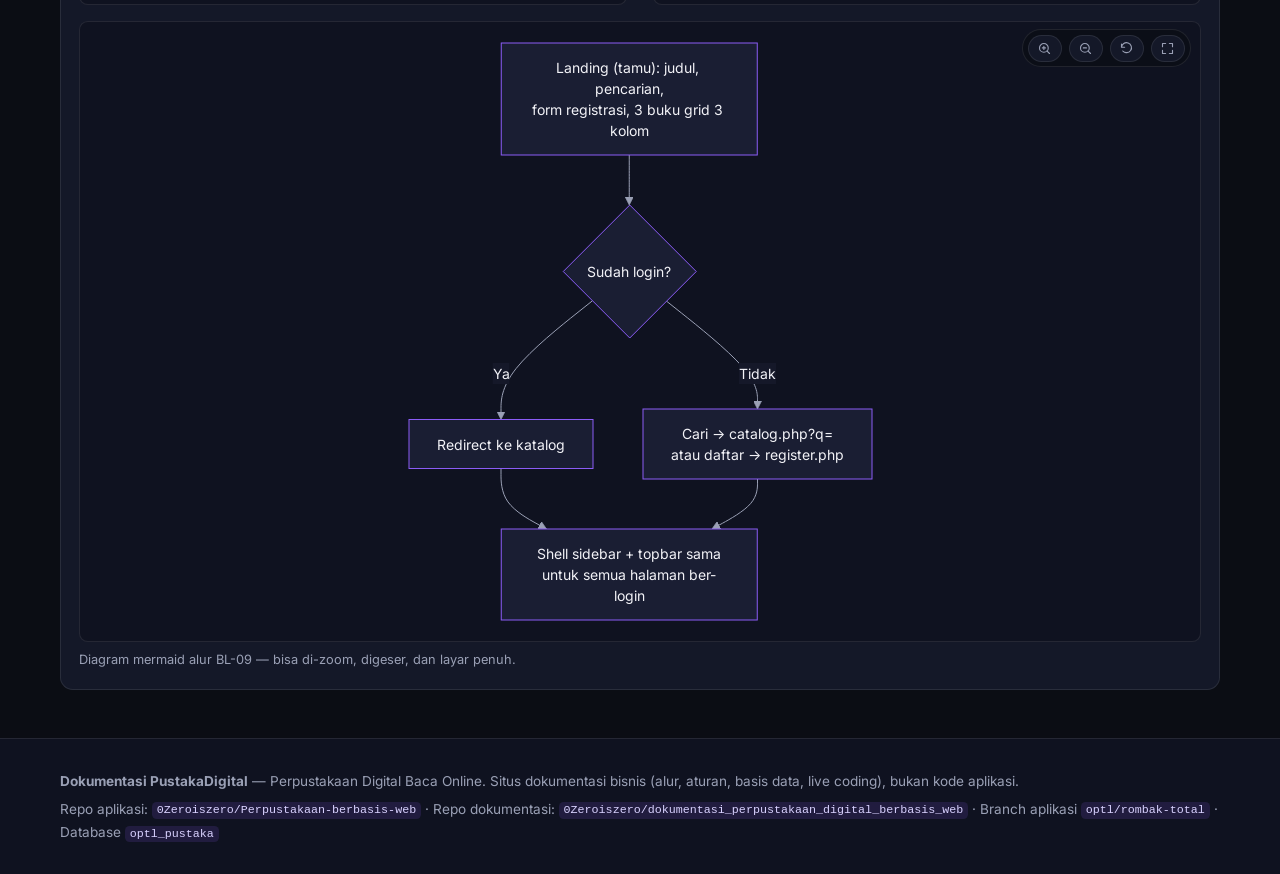
==== commit 2b6a557f: "fix" ====
--- a/alur-bisnis.html
+++ b/alur-bisnis.html
@@ -23,7 +23,7 @@
   </div>
 </header>
 <main id="main" class="wrap">
-<nav class="crumbs" aria-label="Posisi"><a href="index.html">Beranda</a><span class="sep">/</span><span>Alur Bisnis</span></nav><header class="page-head"><h1>Business Logic Animasi (BL-01–BL-09)</h1><p class="lead">Sembilan alur bisnis aplikasi, diambil dari dokumen Business Logic &amp; Business Rules. Tekan <b>Putar</b> untuk melihat setiap alur berjalan langkah demi langkah, atau klik langkahnya langsung. Diagram mermaid di bawah tiap alur menunjukkan keputusan dan cabangnya.</p></header>
+<nav class="crumbs" aria-label="Posisi"><a href="index.html">Beranda</a><span class="sep">/</span><span>Alur Bisnis</span></nav><header class="page-head"><h1>Business Logic Animasi (BL-01–BL-09)</h1><p class="lead">Tekan <b>Putar</b> untuk melihat alur berjalan langkah demi langkah, atau klik langkahnya langsung. Diagram mermaid di bawah tiap alur menunjukkan keputusan dan cabangnya.</p></header>
 <section class="flow card pad" id="bl-01">
   <div class="flow-head">
     <span class="badge">BL-01</span>
--- a/assets/style.css
+++ b/assets/style.css
@@ -22,6 +22,7 @@
 a:hover{text-decoration:underline}
 code{font-family:var(--mono);font-size:.86em;background:var(--primary-soft);
   color:#d9d2ff;padding:.12em .4em;border-radius:.4em;word-break:break-word}
+.stat code{word-break:normal;overflow-wrap:normal}
 pre>code{background:none;padding:0;word-break:normal}
 h1,h2,h3{line-height:1.25;letter-spacing:-.02em}
 h1{font-size:clamp(1.7rem,6.5vw,2.7rem);margin:.2em 0}
@@ -71,8 +72,12 @@
   background:var(--primary-soft);border:1px solid var(--border);padding:.3rem .8rem;
   border-radius:999px;margin-bottom:.8rem}
 .dot{color:var(--primary)}
-.lead{color:var(--muted);max-width:62ch;margin:.3em 0 .9em}
+.lead{color:var(--muted);max-width:68ch;margin:.3em 0 .9em}
 .hero .lead{font-size:1.02rem}
+/* clean-UI (Swiss/minimal): ukuran baris panjang terkendali + ritme section */
+.page-head .lead{max-width:66ch}
+main p{max-width:72ch}
+main .card p,main .term p,main .foot p{max-width:none}
 .hero-cta{display:flex;flex-wrap:wrap;gap:.7rem;margin:1.1rem 0 .4rem}
 
 /* ---------- buttons & chips ---------- */
@@ -243,8 +248,19 @@
 .acc summary::-webkit-details-marker{display:none}
 .acc summary>svg{margin-left:auto;transition:transform .25s;color:var(--muted)}
 .acc[open] summary>svg{transform:rotate(180deg)}
-.acc-n{margin-left:auto;margin-right:.4rem;font-size:.75rem;color:var(--muted);
-  border:1px solid var(--border);border-radius:999px;padding:.1rem .55rem}
+/* badge bulat bernomor — angka saja (permintaan desain) */
+.n-dot{flex:none;margin-left:auto;margin-right:.4rem;min-width:1.75rem;height:1.75rem;
+  display:inline-grid;place-items:center;border-radius:50%;
+  background:var(--primary-soft);border:1px solid var(--primary);color:#d9d2ff;
+  font-weight:700;font-size:.82rem;font-variant-numeric:tabular-nums}
+.sr-only{position:absolute;width:1px;height:1px;padding:0;margin:-1px;overflow:hidden;
+  clip:rect(0,0,0,0);white-space:nowrap;border-width:0}
+.inti-list{list-style:none;margin:0;padding:0;display:grid;gap:.55rem;counter-reset:inti}
+.inti-list li{display:flex;align-items:flex-start;gap:.75rem;background:var(--card);
+  border:1px solid var(--border);border-radius:var(--radius-sm);padding:.7rem .9rem;
+  font-size:.95rem;color:var(--fg)}
+.inti-list .n-dot{margin:0}
+.inti-list li:hover{border-color:var(--border2)}
 .acc[open] summary{border-bottom:1px solid var(--border);background:var(--bg2)}
 .acc-body{padding:.5rem 1rem 1rem}
 .rule-list{list-style:none;margin:0;padding:0}
